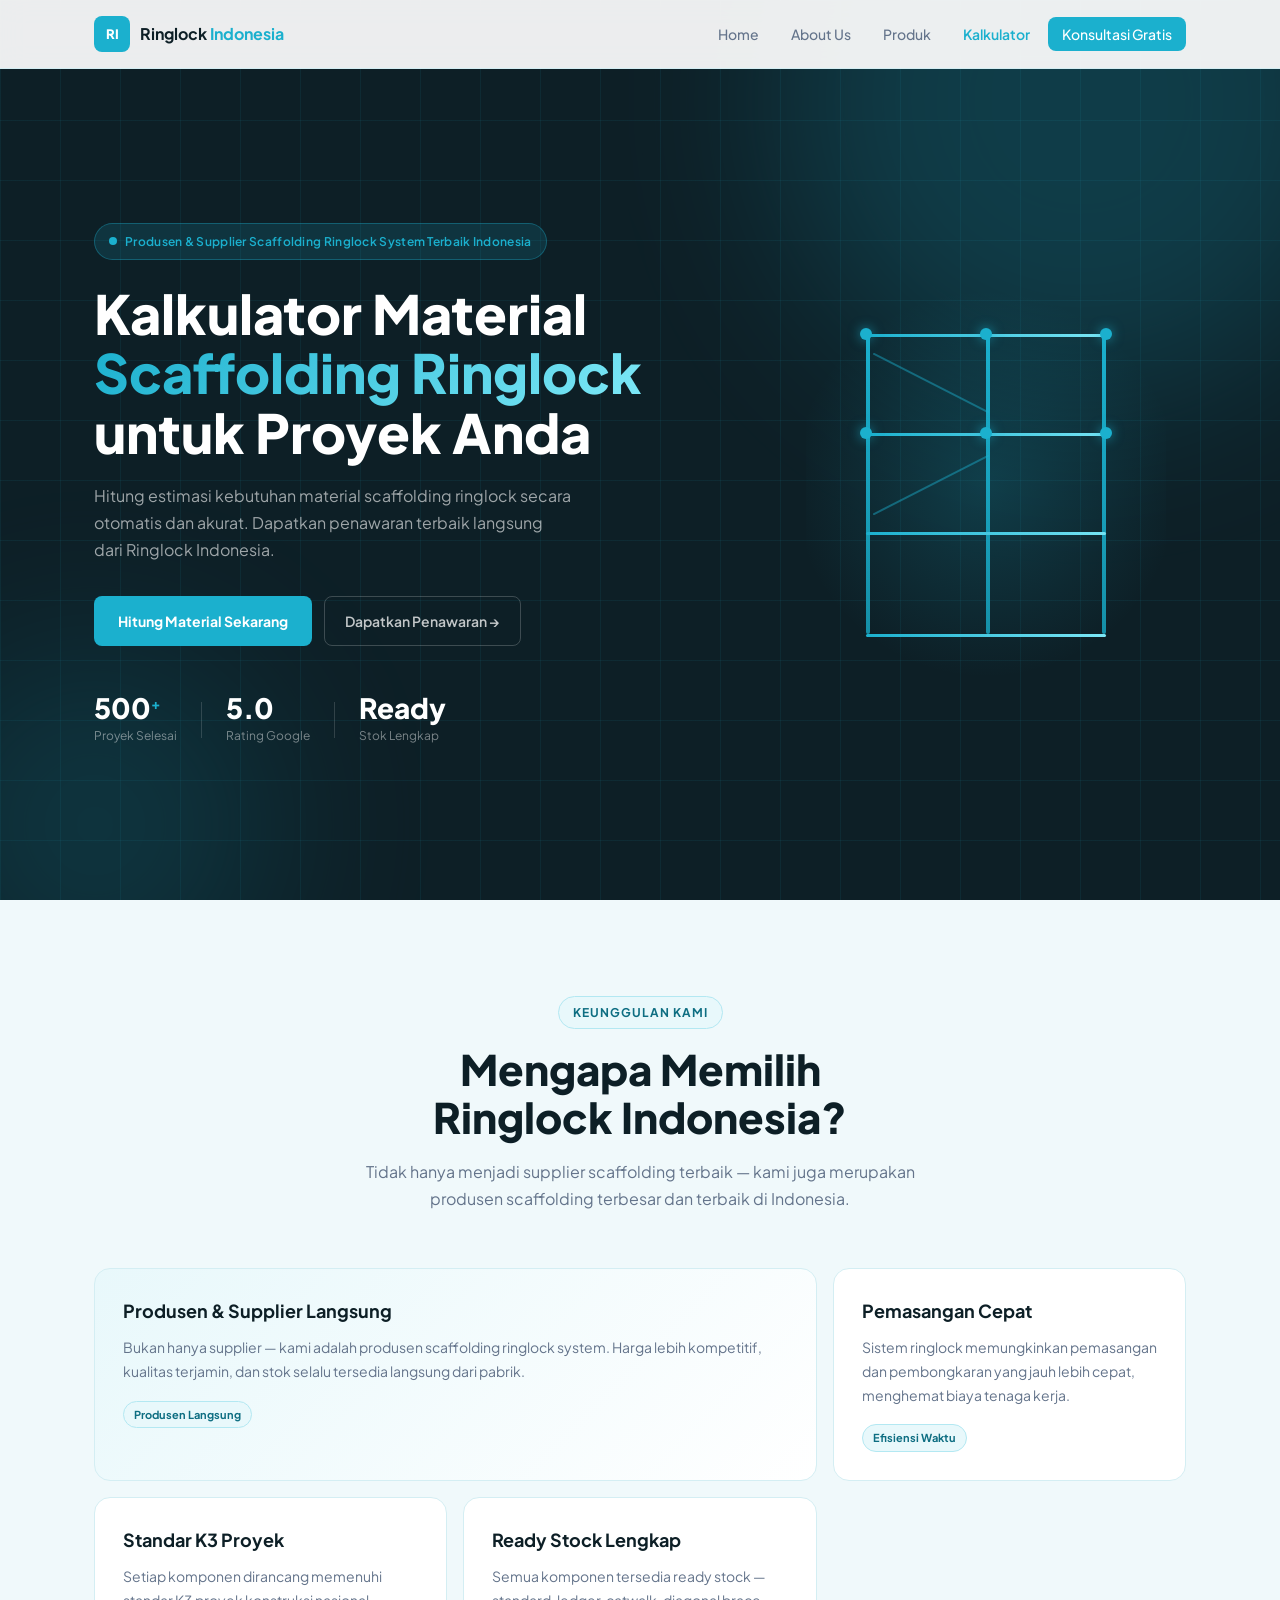
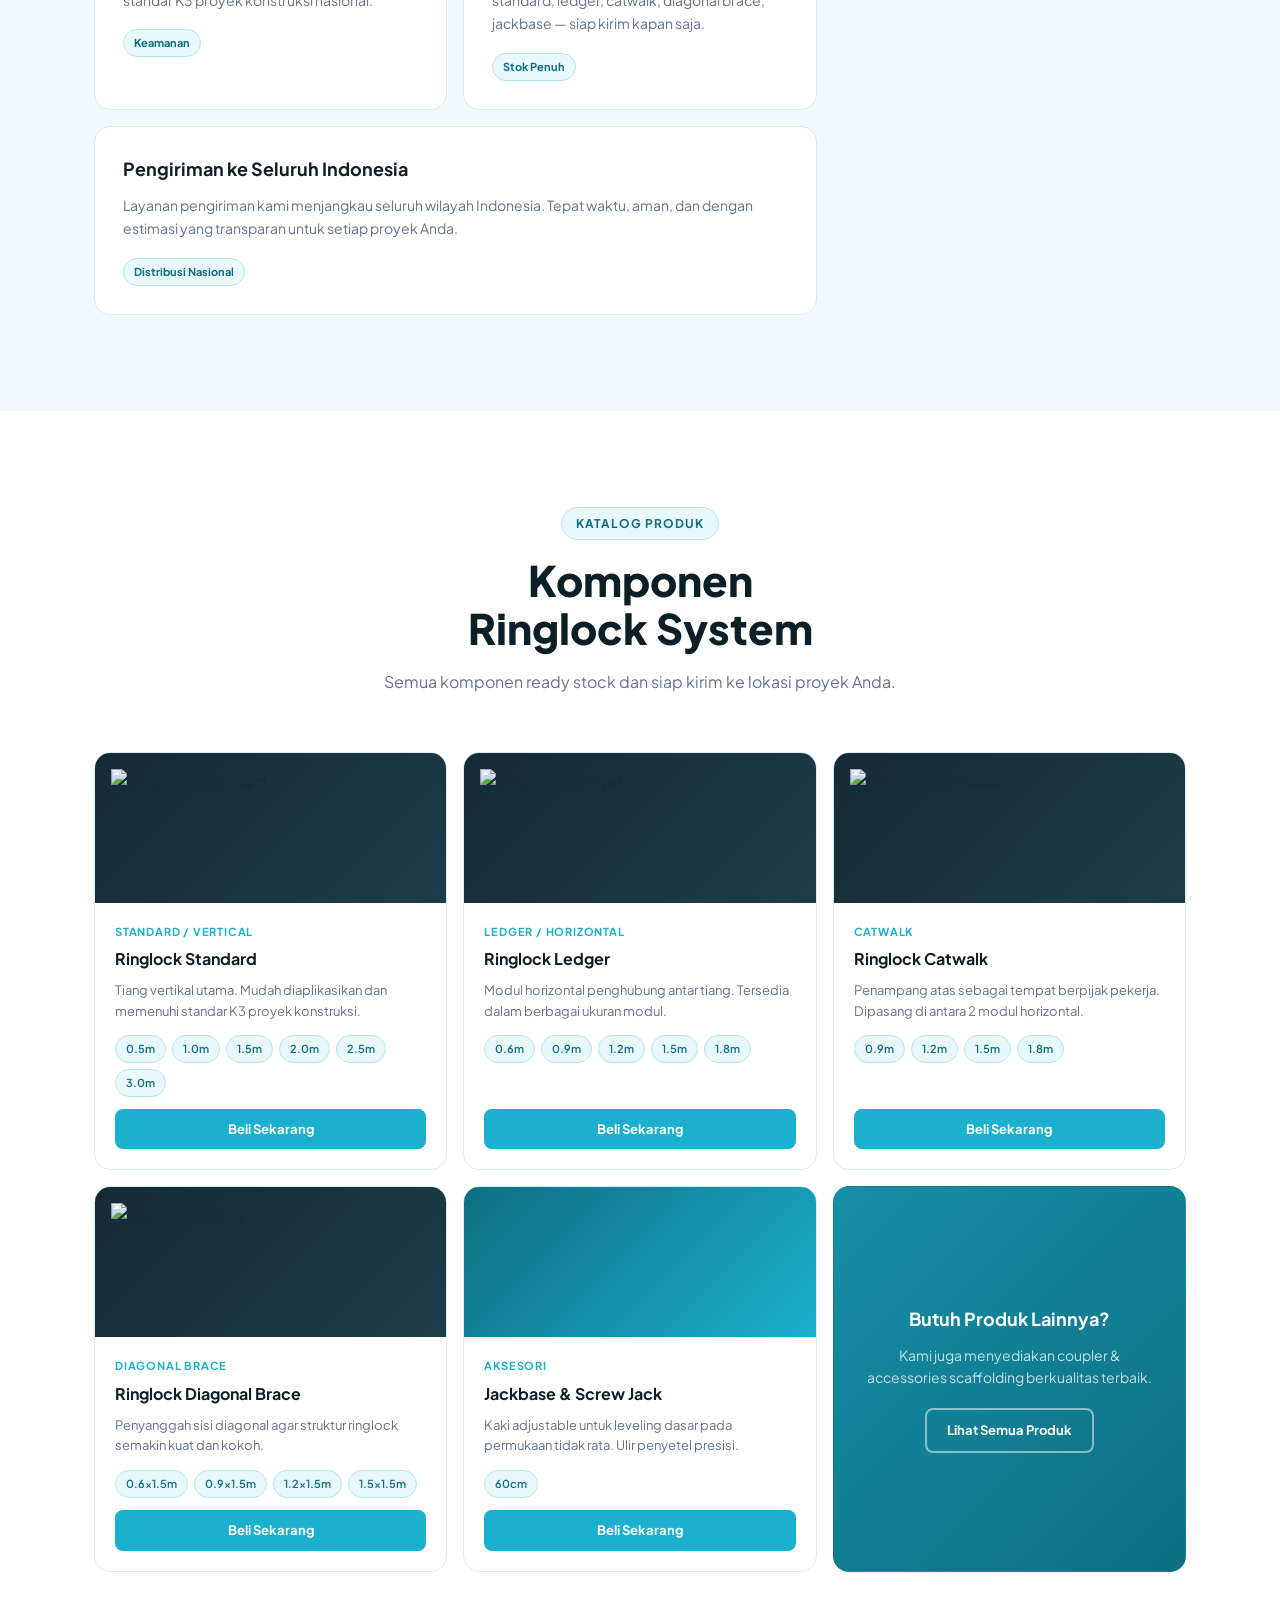
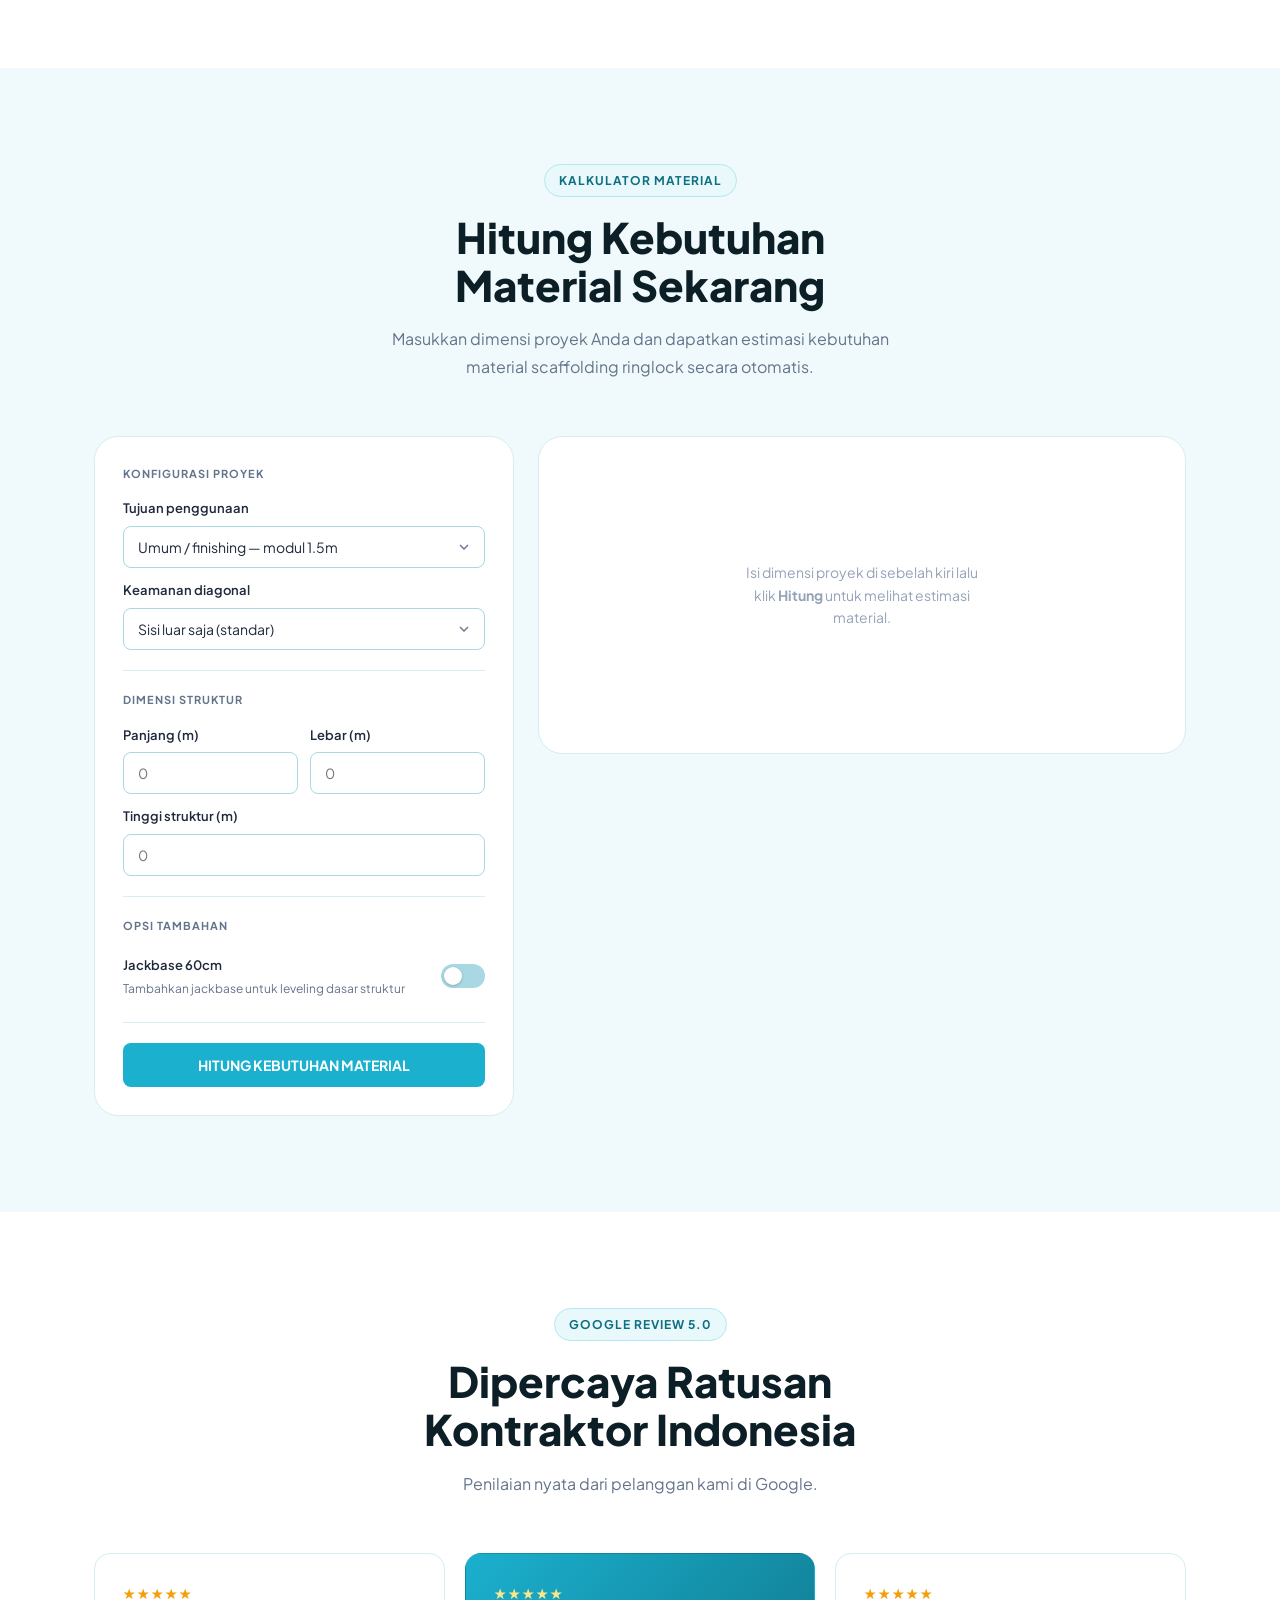
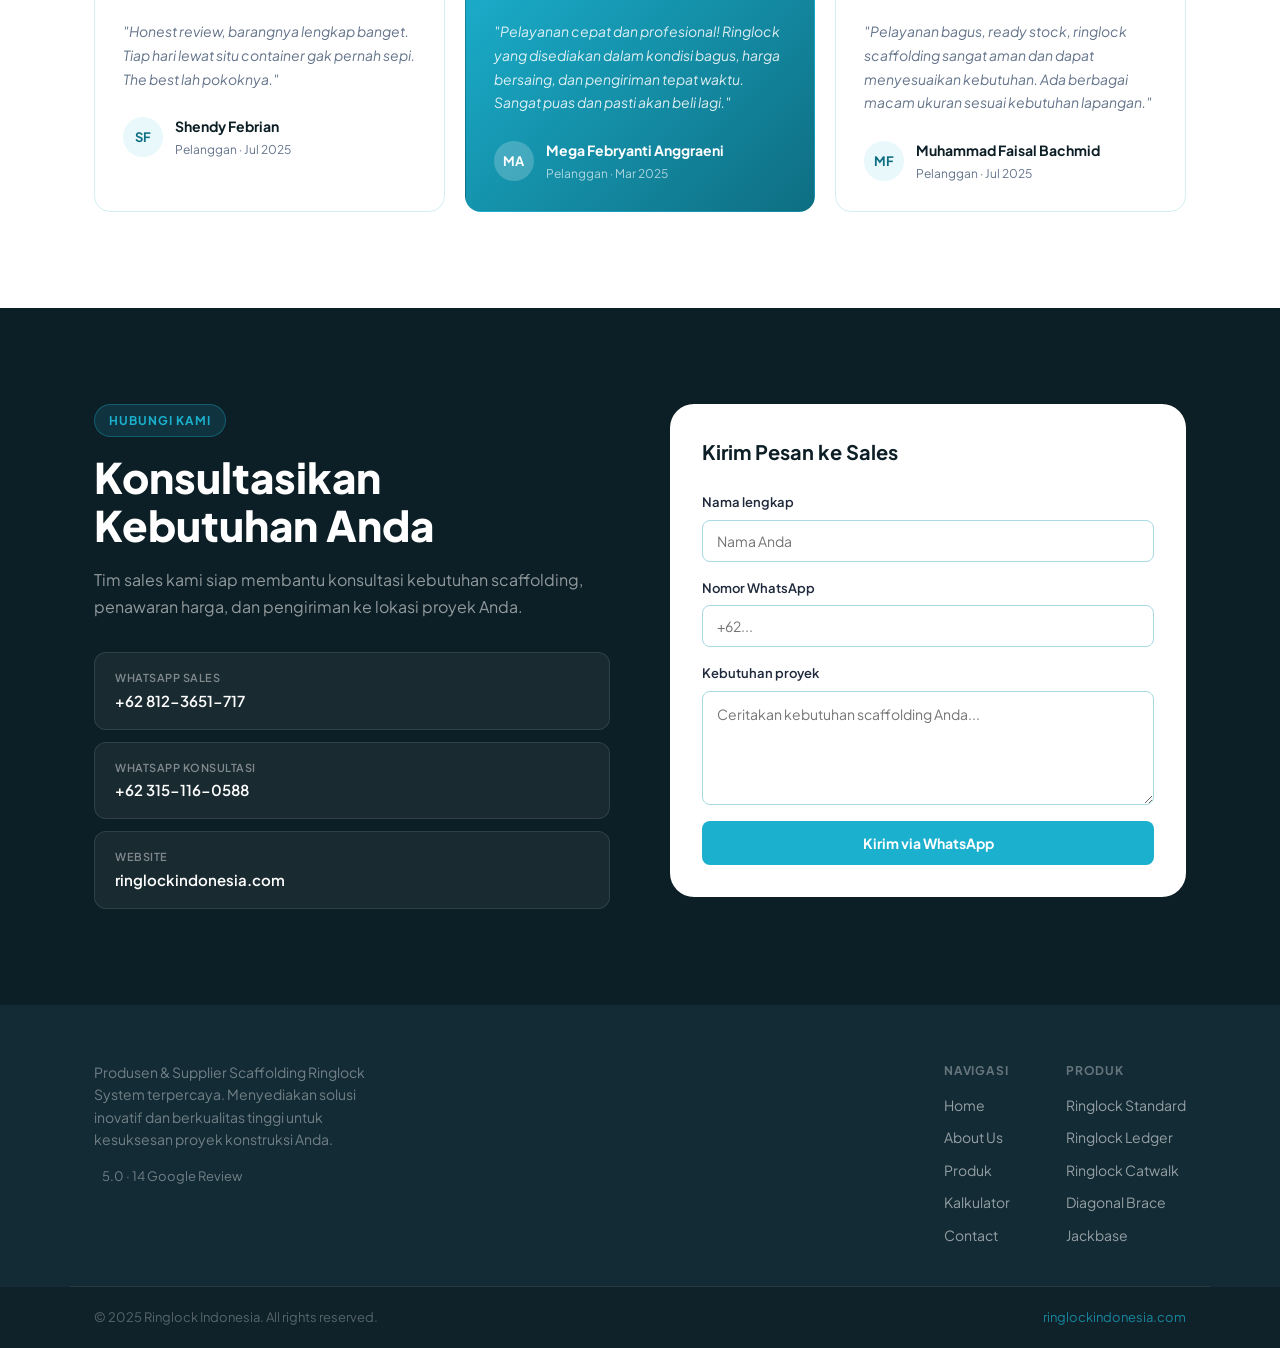
==== landing.html @ b870d168 "Add files via upload" ====
<!DOCTYPE html>
<html lang="id">
<head>
 <meta charset="UTF-8">
 <meta name="viewport" content="width=device-width, initial-scale=1.0">
 <title>Kalkulator Material — Ringlock Indonesia</title>
 <link href="https://fonts.googleapis.com/css2?family=Plus+Jakarta+Sans:wght@300;400;500;600;700;800&display=swap" rel="stylesheet">
 <link rel="stylesheet" href="landing.css">
</head>
<body>

 <!-- NAV -->
 <nav class="nav" id="navbar">
 <div class="nav-inner">
 <a href="https://ringlockindonesia.com" class="nav-logo">
 <img src="https://ringlockindonesia.com/wp-content/uploads/2024/06/cropped-logo-RINGLOCK-INDONESIA-kecil.png"
 alt="Ringlock Indonesia" class="logo-img"
 onerror="this.style.display='none'; this.nextElementSibling.style.display='flex';">
 <span class="logo-fallback">
 <span class="logo-mark">RI</span>
 <span class="logo-text">Ringlock <span>Indonesia</span></span>
 </span>
 </a>
 <ul class="nav-links">
 <li><a href="https://ringlockindonesia.com/">Home</a></li>
 <li><a href="https://ringlockindonesia.com/about-us/">About Us</a></li>
 <li><a href="https://ringlockindonesia.com/jual-ringlock/">Produk</a></li>
 <li><a href="#kalkulator" class="nav-active">Kalkulator</a></li>
 <li><a href="https://ringlockindonesia.com/contact-me/" class="nav-cta">Konsultasi Gratis</a></li>
 </ul>
 <button class="nav-burger" id="burger" aria-label="Menu">
 <span></span><span></span><span></span>
 </button>
 </div>
 <div class="nav-mobile" id="mobileMenu">
 <a href="https://ringlockindonesia.com/">Home</a>
 <a href="https://ringlockindonesia.com/about-us/">About Us</a>
 <a href="https://ringlockindonesia.com/jual-ringlock/">Produk</a>
 <a href="#kalkulator" onclick="closeMenu()">Kalkulator</a>
 <a href="https://ringlockindonesia.com/contact-me/">Konsultasi Gratis</a>
 </div>
 </nav>

 <!-- HERO -->
 <section class="hero" id="hero">
 <div class="hero-bg">
 <div class="hero-grid"></div>
 <div class="hero-blob b1"></div>
 <div class="hero-blob b2"></div>
 </div>
 <div class="hero-inner container">
 <div class="hero-content">
 <div class="hero-badge">
 <span class="badge-dot"></span>
 Produsen & Supplier Scaffolding Ringlock System Terbaik Indonesia
 </div>
 <h1 class="hero-title">
 Kalkulator Material<br>
 <span class="title-accent">Scaffolding Ringlock</span><br>
 untuk Proyek Anda
 </h1>
 <p class="hero-desc">
 Hitung estimasi kebutuhan material scaffolding ringlock secara otomatis dan akurat.
 Dapatkan penawaran terbaik langsung dari Ringlock Indonesia.
 </p>
 <div class="hero-actions">
 <a href="#kalkulator" class="btn-primary">Hitung Material Sekarang</a>
 <a href="https://api.whatsapp.com/send/?phone=628123651717&text=Hallo%2C+Saya+ingin+meminta+penawaran+terbaik+untuk+Kebutuhan+Scaffolding+Ringlock+Saya."
 class="btn-ghost" target="_blank">Dapatkan Penawaran →</a>
 </div>
 <div class="hero-stats">
 <div class="stat">
 <span class="stat-num">500<sup>+</sup></span>
 <span class="stat-lbl">Proyek Selesai</span>
 </div>
 <div class="stat-divider"></div>
 <div class="stat">
 <span class="stat-num">5.0</span>
 <span class="stat-lbl">Rating Google</span>
 </div>
 <div class="stat-divider"></div>
 <div class="stat">
 <span class="stat-num">Ready</span>
 <span class="stat-lbl">Stok Lengkap</span>
 </div>
 </div>
 </div>
 <div class="hero-visual">
 <div class="scaffold-illustration">
 <div class="scaf-frame">
 <div class="scaf-col c1"></div>
 <div class="scaf-col c2"></div>
 <div class="scaf-col c3"></div>
 <div class="scaf-row r1"></div>
 <div class="scaf-row r2"></div>
 <div class="scaf-row r3"></div>
 <div class="scaf-row r4"></div>
 <div class="scaf-diag d1"></div>
 <div class="scaf-diag d2"></div>
 <div class="scaf-node n1"></div>
 <div class="scaf-node n2"></div>
 <div class="scaf-node n3"></div>
 <div class="scaf-node n4"></div>
 <div class="scaf-node n5"></div>
 <div class="scaf-node n6"></div>
 </div>
 <div class="scaf-glow"></div>
 </div>
 </div>
 </div>
 </section>

 <!-- FITUR -->
 <section class="section" id="fitur">
 <div class="container">
 <div class="section-header">
 <div class="section-tag">Keunggulan Kami</div>
 <h2 class="section-title">Mengapa Memilih<br>Ringlock Indonesia?</h2>
 <p class="section-desc">Tidak hanya menjadi supplier scaffolding terbaik — kami juga merupakan produsen scaffolding terbesar dan terbaik di Indonesia.</p>
 </div>
 <div class="fitur-grid">
 <div class="fitur-card fc-large">
  <h3>Produsen & Supplier Langsung</h3>
 <p>Bukan hanya supplier — kami adalah produsen scaffolding ringlock system. Harga lebih kompetitif, kualitas terjamin, dan stok selalu tersedia langsung dari pabrik.</p>
 <div class="fitur-tag">Produsen Langsung</div>
 </div>
 <div class="fitur-card">
  <h3>Pemasangan Cepat</h3>
 <p>Sistem ringlock memungkinkan pemasangan dan pembongkaran yang jauh lebih cepat, menghemat biaya tenaga kerja.</p>
 <div class="fitur-tag">Efisiensi Waktu</div>
 </div>
 <div class="fitur-card">
  <h3>Standar K3 Proyek</h3>
 <p>Setiap komponen dirancang memenuhi standar K3 proyek konstruksi nasional.</p>
 <div class="fitur-tag">Keamanan</div>
 </div>
 <div class="fitur-card">
  <h3>Ready Stock Lengkap</h3>
 <p>Semua komponen tersedia ready stock — standard, ledger, catwalk, diagonal brace, jackbase — siap kirim kapan saja.</p>
 <div class="fitur-tag">Stok Penuh</div>
 </div>
 <div class="fitur-card fc-wide">
  <h3>Pengiriman ke Seluruh Indonesia</h3>
 <p>Layanan pengiriman kami menjangkau seluruh wilayah Indonesia. Tepat waktu, aman, dan dengan estimasi yang transparan untuk setiap proyek Anda.</p>
 <div class="fitur-tag">Distribusi Nasional</div>
 </div>
 </div>
 </div>
 </section>

 <!-- PRODUK -->
 <section class="section section-alt" id="produk">
 <div class="container">
 <div class="section-header">
 <div class="section-tag">Katalog Produk</div>
 <h2 class="section-title">Komponen<br>Ringlock System</h2>
 <p class="section-desc">Semua komponen ready stock dan siap kirim ke lokasi proyek Anda.</p>
 </div>
 <div class="produk-grid">
 <div class="produk-card" data-animate>
 <div class="produk-img">
 <img src="https://ringlockindonesia.com/wp-content/uploads/2024/07/Scaffolding-Scaffolding-Ringlock-System-Ringlock-System-Ringlock-Standard-2.5m-Scaffolding-Tangga-Mas-www.ringlockindonesia.com-www.tanggamasjayamakmur.com-C2.png"
 alt="Ringlock Standard" >
 </div>
 <div class="produk-body">
 <div class="produk-cat">Standard / Vertical</div>
 <h3>Ringlock Standard</h3>
 <p>Tiang vertikal utama. Mudah diaplikasikan dan memenuhi standar K3 proyek konstruksi.</p>
 <div class="produk-sizes">
 <span>0.5m</span><span>1.0m</span><span>1.5m</span><span>2.0m</span><span>2.5m</span><span>3.0m</span>
 </div>
 </div>
 <a href="https://api.whatsapp.com/send?phone=628113155155" class="produk-btn" target="_blank">Beli Sekarang</a>
 </div>

 <div class="produk-card" data-animate>
 <div class="produk-img">
 <img src="https://ringlockindonesia.com/wp-content/uploads/2024/07/Scaffolding-Scaffolding-Ringlock-System-Ringlock-System-Ladger-1.2-m-Scaffolding-Tangga-Mas-www.ringlockindonesia.com-www.tanggamasjayamakmur.com-C2.png"
 alt="Ringlock Ledger" >
 </div>
 <div class="produk-body">
 <div class="produk-cat">Ledger / Horizontal</div>
 <h3>Ringlock Ledger</h3>
 <p>Modul horizontal penghubung antar tiang. Tersedia dalam berbagai ukuran modul.</p>
 <div class="produk-sizes">
 <span>0.6m</span><span>0.9m</span><span>1.2m</span><span>1.5m</span><span>1.8m</span>
 </div>
 </div>
 <a href="https://api.whatsapp.com/send?phone=628113155155" class="produk-btn" target="_blank">Beli Sekarang</a>
 </div>

 <div class="produk-card" data-animate>
 <div class="produk-img">
 <img src="https://ringlockindonesia.com/wp-content/uploads/2024/07/Scaffolding-Scaffolding-Ringlock-System-Ringlock-System-Catwalk-1.2-m-Scaffolding-Tangga-Mas.png"
 alt="Ringlock Catwalk" >
 </div>
 <div class="produk-body">
 <div class="produk-cat">Catwalk</div>
 <h3>Ringlock Catwalk</h3>
 <p>Penampang atas sebagai tempat berpijak pekerja. Dipasang di antara 2 modul horizontal.</p>
 <div class="produk-sizes">
 <span>0.9m</span><span>1.2m</span><span>1.5m</span><span>1.8m</span>
 </div>
 </div>
 <a href="https://api.whatsapp.com/send?phone=628113155155" class="produk-btn" target="_blank">Beli Sekarang</a>
 </div>

 <div class="produk-card" data-animate>
 <div class="produk-img">
 <img src="https://ringlockindonesia.com/wp-content/uploads/2024/07/Scaffolding-Scaffolding-Ringlock-System-Ringlock-System-Ringlock-diagonal-Brace-1.2-x1.5-m-Scaffolding-Tangga-Mas-www.ringlockindonesia.com-www.tanggamasjayamakmur.com-C1.png"
 alt="Diagonal Brace" >
 </div>
 <div class="produk-body">
 <div class="produk-cat">Diagonal Brace</div>
 <h3>Ringlock Diagonal Brace</h3>
 <p>Penyanggah sisi diagonal agar struktur ringlock semakin kuat dan kokoh.</p>
 <div class="produk-sizes">
 <span>0.6×1.5m</span><span>0.9×1.5m</span><span>1.2×1.5m</span><span>1.5×1.5m</span>
 </div>
 </div>
 <a href="https://api.whatsapp.com/send?phone=628113155155" class="produk-btn" target="_blank">Beli Sekarang</a>
 </div>

 <div class="produk-card" data-animate>
 <div class="produk-img produk-img-plain">
  </div>
 <div class="produk-body">
 <div class="produk-cat">Aksesori</div>
 <h3>Jackbase & Screw Jack</h3>
 <p>Kaki adjustable untuk leveling dasar pada permukaan tidak rata. Ulir penyetel presisi.</p>
 <div class="produk-sizes">
 <span>60cm</span>
 </div>
 </div>
 <a href="https://api.whatsapp.com/send?phone=628113155155" class="produk-btn" target="_blank">Beli Sekarang</a>
 </div>

 <div class="produk-card produk-card-cta" data-animate>
 <div class="produk-cta-inner">
  <h3>Butuh Produk Lainnya?</h3>
 <p>Kami juga menyediakan coupler & accessories scaffolding berkualitas terbaik.</p>
 <a href="https://ringlockindonesia.com/jual-ringlock/" class="btn-outline" target="_blank">Lihat Semua Produk</a>
 </div>
 </div>
 </div>
 </div>
 </section>

 <!-- KALKULATOR -->
 <section class="section" id="kalkulator">
 <div class="container">
 <div class="section-header">
 <div class="section-tag">Kalkulator Material</div>
 <h2 class="section-title">Hitung Kebutuhan<br>Material Sekarang</h2>
 <p class="section-desc">Masukkan dimensi proyek Anda dan dapatkan estimasi kebutuhan material scaffolding ringlock secara otomatis.</p>
 </div>
 <div class="calc-wrapper">
 <div class="calc-form-panel">
 <span class="section-label">Konfigurasi proyek</span>
 <div class="form-grid">
 <div class="field form-full">
 <label>Tujuan penggunaan</label>
 <select id="proyek">
 <option value="90">Akses sempit / khusus — modul 0.9m</option>
 <option value="120">Konstruksi berat — modul 1.2m</option>
 <option value="150" selected>Umum / finishing — modul 1.5m</option>
 <option value="180">Event / panggung — modul 1.8m</option>
 </select>
 </div>
 <div class="field form-full">
 <label>Keamanan diagonal</label>
 <select id="diag">
 <option value="luar">Sisi luar saja (standar)</option>
 <option value="setiap">Setiap kotak (maksimal)</option>
 </select>
 </div>
 </div>
 <hr class="divider">
 <span class="section-label">Dimensi struktur</span>
 <div class="form-grid">
 <div class="field">
 <label>Panjang (m)</label>
 <input type="number" id="p" placeholder="0" min="0" step="0.1">
 </div>
 <div class="field">
 <label>Lebar (m)</label>
 <input type="number" id="l" placeholder="0" min="0" step="0.1">
 </div>
 <div class="field form-full">
 <label>Tinggi struktur (m)</label>
 <input type="number" id="t" placeholder="0" min="0" step="0.1">
 </div>
 </div>
 <hr class="divider">
 <span class="section-label">Opsi tambahan</span>
 <div class="toggle-row">
 <div class="toggle-info">
 <span class="toggle-label">Jackbase 60cm</span>
 <span class="toggle-desc">Tambahkan jackbase untuk leveling dasar struktur</span>
 </div>
 <label class="toggle-switch">
 <input type="checkbox" id="pakai_jackbase">
 <span class="toggle-thumb"></span>
 </label>
 </div>
 <hr class="divider">
 <button class="btn-primary btn-full" onclick="hitung()">HITUNG KEBUTUHAN MATERIAL</button>
 </div>

 <div class="calc-result-panel" id="result-panel">
 <div class="result-empty" id="result-empty">
  <p>Isi dimensi proyek di sebelah kiri lalu klik <b>Hitung</b> untuk melihat estimasi material.</p>
 </div>
 <div class="result-content" id="result-content" style="display:none">
 <span class="section-label">Ringkasan proyek</span>
 <div class="metric-grid">
 <div class="metric-card"><span class="metric-val" id="res_tiang">–</span><span class="metric-lbl">Titik tiang</span></div>
 <div class="metric-card"><span class="metric-val" id="res_bay">–</span><span class="metric-lbl">Bay P × L</span></div>
 <div class="metric-card"><span class="metric-val" id="res_tinggi">–</span><span class="metric-lbl">Tinggi (m)</span></div>
 <div class="metric-card"><span class="metric-val" id="res_level">–</span><span class="metric-lbl">Level</span></div>
 </div>
 <hr class="divider">
 <span class="section-label">Kebutuhan material</span>
 <div class="mat-grid" id="mat_grid"></div>
 <hr class="divider">
 <span class="section-label">Analisis teknis</span>
 <div class="analysis-grid" id="analysis_grid"></div>
 <a href="#" id="wa_link" class="btn-wa">
 KIRIM KE SALES VIA WHATSAPP
 </a>
 </div>
 </div>
 </div>
 </div>
 </section>

 <!-- TESTIMONI -->
 <section class="section section-alt" id="testimoni">
 <div class="container">
 <div class="section-header">
 <div class="section-tag">Google Review 5.0</div>
 <h2 class="section-title">Dipercaya Ratusan<br>Kontraktor Indonesia</h2>
 <p class="section-desc">Penilaian nyata dari pelanggan kami di Google.</p>
 </div>
 <div class="testi-grid">
 <div class="testi-card">
 <div class="testi-stars">★★★★★</div>
 <p class="testi-text">"Honest review, barangnya lengkap banget. Tiap hari lewat situ container gak pernah sepi. The best lah pokoknya."</p>
 <div class="testi-author">
 <div class="testi-avatar">SF</div>
 <div>
 <div class="testi-name">Shendy Febrian</div>
 <div class="testi-role">Pelanggan · Jul 2025</div>
 </div>
 </div>
 </div>
 <div class="testi-card testi-featured">
 <div class="testi-stars">★★★★★</div>
 <p class="testi-text">"Pelayanan cepat dan profesional! Ringlock yang disediakan dalam kondisi bagus, harga bersaing, dan pengiriman tepat waktu. Sangat puas dan pasti akan beli lagi."</p>
 <div class="testi-author">
 <div class="testi-avatar">MA</div>
 <div>
 <div class="testi-name">Mega Febryanti Anggraeni</div>
 <div class="testi-role">Pelanggan · Mar 2025</div>
 </div>
 </div>
 </div>
 <div class="testi-card">
 <div class="testi-stars">★★★★★</div>
 <p class="testi-text">"Pelayanan bagus, ready stock, ringlock scaffolding sangat aman dan dapat menyesuaikan kebutuhan. Ada berbagai macam ukuran sesuai kebutuhan lapangan."</p>
 <div class="testi-author">
 <div class="testi-avatar">MF</div>
 <div>
 <div class="testi-name">Muhammad Faisal Bachmid</div>
 <div class="testi-role">Pelanggan · Jul 2025</div>
 </div>
 </div>
 </div>
 </div>
 </div>
 </section>

 <!-- KONTAK -->
 <section class="section section-dark" id="kontak">
 <div class="container">
 <div class="kontak-inner">
 <div class="kontak-left">
 <div class="section-tag tag-light">Hubungi Kami</div>
 <h2 class="section-title title-light">Konsultasikan<br>Kebutuhan Anda</h2>
 <p class="section-desc desc-light">Tim sales kami siap membantu konsultasi kebutuhan scaffolding, penawaran harga, dan pengiriman ke lokasi proyek Anda.</p>
 <div class="kontak-channels">
 <a href="https://api.whatsapp.com/send/?phone=628123651717&text=Hallo%2C+Setelah+mengunjungi+website+ringlockindonesia.com+saya+ingin+meminta+penawaran+terbaik."
 class="channel-item" target="_blank">
  <div>
 <div class="channel-label">WhatsApp Sales</div>
 <div class="channel-val">+62 812-3651-717</div>
 </div>
 </a>
 <a href="https://api.whatsapp.com/send/?phone=623151160588&text=Hallo%2C+Setelah+mengunjungi+website+ringlockindonesia.com+saya+ingin+konsultasi+scaffolding."
 class="channel-item" target="_blank">
  <div>
 <div class="channel-label">WhatsApp Konsultasi</div>
 <div class="channel-val">+62 315-116-0588</div>
 </div>
 </a>
 <a href="https://ringlockindonesia.com/contact-me/" class="channel-item" target="_blank">
  <div>
 <div class="channel-label">Website</div>
 <div class="channel-val">ringlockindonesia.com</div>
 </div>
 </a>
 </div>
 </div>
 <div class="kontak-right">
 <div class="kontak-card">
 <h3>Kirim Pesan ke Sales</h3>
 <div class="kontak-form">
 <div class="field">
 <label>Nama lengkap</label>
 <input type="text" id="nama_kontak" placeholder="Nama Anda">
 </div>
 <div class="field">
 <label>Nomor WhatsApp</label>
 <input type="text" id="nomor_kontak" placeholder="+62...">
 </div>
 <div class="field">
 <label>Kebutuhan proyek</label>
 <textarea id="pesan_kontak" placeholder="Ceritakan kebutuhan scaffolding Anda..." rows="4"></textarea>
 </div>
 <button class="btn-primary btn-full" onclick="kirimPesan()">Kirim via WhatsApp</button>
 </div>
 </div>
 </div>
 </div>
 </div>
 </section>

 <!-- FOOTER -->
 <footer class="footer">
 <div class="container footer-inner">
 <div class="footer-brand">
 <a href="https://ringlockindonesia.com">
 <img src="https://ringlockindonesia.com/wp-content/uploads/2024/06/cropped-logo-RINGLOCK-INDONESIA-kecil.png"
 alt="Ringlock Indonesia" class="footer-logo-img"
 onerror="this.style.display='none';">
 </a>
 <p>Produsen & Supplier Scaffolding Ringlock System terpercaya. Menyediakan solusi inovatif dan berkualitas tinggi untuk kesuksesan proyek konstruksi Anda.</p>
 <div class="footer-rating">
 <span class="rating-stars"></span>
 <span class="rating-text">5.0 · 14 Google Review</span>
 </div>
 </div>
 <div class="footer-links">
 <div class="footer-col">
 <div class="footer-col-title">Navigasi</div>
 <a href="https://ringlockindonesia.com/">Home</a>
 <a href="https://ringlockindonesia.com/about-us/">About Us</a>
 <a href="https://ringlockindonesia.com/jual-ringlock/">Produk</a>
 <a href="#kalkulator">Kalkulator</a>
 <a href="https://ringlockindonesia.com/contact-me/">Contact</a>
 </div>
 <div class="footer-col">
 <div class="footer-col-title">Produk</div>
 <a href="https://ringlockindonesia.com/jual-ringlock/">Ringlock Standard</a>
 <a href="https://ringlockindonesia.com/jual-ringlock/">Ringlock Ledger</a>
 <a href="https://ringlockindonesia.com/jual-ringlock/">Ringlock Catwalk</a>
 <a href="https://ringlockindonesia.com/jual-ringlock/">Diagonal Brace</a>
 <a href="https://ringlockindonesia.com/jual-ringlock/">Jackbase</a>
 </div>
 </div>
 </div>
 <div class="footer-bottom">
 <div class="container footer-bottom-inner">
 <span>© 2025 Ringlock Indonesia. All rights reserved.</span>
 <a href="https://ringlockindonesia.com" class="footer-bottom-link">ringlockindonesia.com</a>
 </div>
 </div>
 </footer>

 <script src="landing.js"></script>
 <script src="script.js"></script>
</body>
</html>
---- landing.css ----
/* ═══════════════════════════════════════════
   RINGLOCK INDONESIA — LANDING PAGE STYLES
   Brand color: #1bb0ce (cyan/tosca)
   Sumber: ringlockindonesia.com
═══════════════════════════════════════════ */

:root {
  /* Brand — diambil dari ringlockindonesia.com */
  --cyan:       #1bb0ce;
  --cyan-dark:  #158fa7;
  --cyan-deeper:#0e6e82;
  --cyan-light: #e8f8fb;
  --cyan-mid:   #b3e8f2;

  /* Dark */
  --dark:   #0d1f26;
  --dark-2: #132b35;
  --dark-3: #1e3d4a;

  /* Neutral */
  --text:          #1e293b;
  --muted:         #64748b;
  --hint:          #94a3b8;
  --bg:            #f0f9fb;
  --surface:       #ffffff;
  --border:        #d4eef3;
  --border-strong: #a8d8e3;

  /* Green WA */
  --green:      #16a34a;
  --green-dark: #15803d;

  /* Font */
  --font: 'Plus Jakarta Sans', sans-serif;

  /* Radius */
  --r-sm: 8px;
  --r-md: 12px;
  --r-lg: 16px;
  --r-xl: 24px;
}

*, *::before, *::after { box-sizing: border-box; margin: 0; padding: 0; }
html { scroll-behavior: smooth; }

body {
  font-family: var(--font);
  background: var(--bg);
  color: var(--text);
  line-height: 1.6;
  overflow-x: hidden;
}

a { text-decoration: none; color: inherit; }

.container {
  max-width: 1140px;
  margin: 0 auto;
  padding: 0 24px;
}

/* ═══ NAV ═══ */
.nav {
  position: fixed;
  top: 0; left: 0; right: 0;
  z-index: 100;
  background: rgba(255,255,255,0.92);
  backdrop-filter: blur(14px);
  border-bottom: 1px solid var(--border);
  transition: box-shadow 0.3s;
}
.nav.scrolled { box-shadow: 0 4px 24px rgba(27,176,206,0.12); }

.nav-inner {
  max-width: 1140px;
  margin: 0 auto;
  padding: 0 24px;
  height: 68px;
  display: flex;
  align-items: center;
  justify-content: space-between;
}

.nav-logo { display: flex; align-items: center; gap: 10px; }
.logo-img { height: 36px; width: auto; object-fit: contain; }
.logo-fallback { display: none; align-items: center; gap: 10px; }
.logo-mark {
  width: 36px; height: 36px;
  background: var(--cyan);
  color: white;
  border-radius: var(--r-sm);
  display: flex; align-items: center; justify-content: center;
  font-size: 13px; font-weight: 800;
}
.logo-text { font-size: 16px; font-weight: 700; color: var(--dark); }
.logo-text span { color: var(--cyan); }

.nav-links { list-style: none; display: flex; align-items: center; gap: 4px; }
.nav-links a {
  font-size: 14px; font-weight: 500; color: var(--muted);
  padding: 8px 14px; border-radius: var(--r-sm);
  transition: color 0.2s, background 0.2s;
}
.nav-links a:hover { color: var(--cyan); background: var(--cyan-light); }
.nav-active { color: var(--cyan) !important; font-weight: 600 !important; }
.nav-cta {
  background: var(--cyan) !important;
  color: white !important;
}
.nav-cta:hover { background: var(--cyan-dark) !important; color: white !important; }

.nav-burger {
  display: none; flex-direction: column; gap: 5px;
  background: none; border: none; cursor: pointer; padding: 8px;
}
.nav-burger span { display: block; width: 22px; height: 2px; background: var(--dark); border-radius: 2px; }

.nav-mobile {
  display: none; flex-direction: column;
  padding: 12px 24px 20px; border-top: 1px solid var(--border); gap: 4px;
}
.nav-mobile a {
  padding: 12px 16px; border-radius: var(--r-sm);
  font-size: 15px; font-weight: 500; color: var(--text);
  transition: background 0.2s;
}
.nav-mobile a:hover { background: var(--cyan-light); color: var(--cyan); }
.nav-mobile.open { display: flex; }

/* ═══ HERO ═══ */
.hero {
  min-height: 100vh;
  padding-top: 68px;
  display: flex; align-items: center;
  position: relative; overflow: hidden;
  background: var(--dark);
}

.hero-bg { position: absolute; inset: 0; overflow: hidden; }

.hero-grid {
  position: absolute; inset: 0;
  background-image:
    linear-gradient(rgba(27,176,206,0.08) 1px, transparent 1px),
    linear-gradient(90deg, rgba(27,176,206,0.08) 1px, transparent 1px);
  background-size: 60px 60px;
}

.hero-blob { position: absolute; border-radius: 50%; filter: blur(90px); opacity: 0.2; }
.b1 { width: 600px; height: 600px; background: var(--cyan); top: -200px; right: -100px; }
.b2 { width: 350px; height: 350px; background: var(--cyan-dark); bottom: -100px; left: -80px; }

.hero-inner {
  position: relative; z-index: 2;
  padding: 80px 24px;
  display: grid;
  grid-template-columns: 1fr 400px;
  gap: 60px; align-items: center;
  width: 100%; max-width: 1140px; margin: 0 auto;
}

.hero-badge {
  display: inline-flex; align-items: center; gap: 8px;
  background: rgba(27,176,206,0.15);
  border: 1px solid rgba(27,176,206,0.35);
  color: var(--cyan);
  font-size: 12px; font-weight: 600;
  padding: 8px 14px; border-radius: 100px;
  margin-bottom: 24px; letter-spacing: 0.3px;
}

.badge-dot {
  width: 8px; height: 8px;
  background: var(--cyan); border-radius: 50%;
  animation: pulse 2s infinite;
}

@keyframes pulse {
  0%,100% { opacity:1; transform:scale(1); }
  50%      { opacity:0.5; transform:scale(1.3); }
}

.hero-title {
  font-size: clamp(34px, 5vw, 54px);
  font-weight: 800; line-height: 1.1;
  color: white; margin-bottom: 20px;
}

.title-accent {
  background: linear-gradient(135deg, var(--cyan), #7de8f7);
  -webkit-background-clip: text;
  -webkit-text-fill-color: transparent;
  background-clip: text;
}

.hero-desc {
  font-size: 16px; color: rgba(255,255,255,0.6);
  line-height: 1.7; margin-bottom: 32px; max-width: 480px;
}

.hero-actions { display: flex; gap: 12px; flex-wrap: wrap; margin-bottom: 48px; }

.hero-stats { display: flex; align-items: center; gap: 24px; }
.stat { text-align: left; }
.stat-num { display: block; font-size: 28px; font-weight: 800; color: white; line-height: 1; }
.stat-num sup { font-size: 14px; color: var(--cyan); }
.stat-lbl { display: block; font-size: 12px; color: rgba(255,255,255,0.45); margin-top: 4px; }
.stat-divider { width: 1px; height: 36px; background: rgba(255,255,255,0.15); }

/* Scaffold illustration */
.hero-visual { display: flex; justify-content: center; align-items: center; }
.scaffold-illustration { position: relative; width: 280px; height: 340px; }
.scaf-frame { position: absolute; inset: 20px; }

.scaf-col { position: absolute; width: 4px; background: linear-gradient(180deg, var(--cyan), var(--cyan-dark)); border-radius: 2px; animation: buildUp 1s ease both; }
.c1 { left:0;   top:0; height:100%; animation-delay:0.1s; }
.c2 { left:50%; top:0; height:100%; transform:translateX(-50%); animation-delay:0.2s; }
.c3 { right:0;  top:0; height:100%; animation-delay:0.3s; }

.scaf-row { position: absolute; height: 3px; left:0; right:0; background: linear-gradient(90deg, var(--cyan), #7de8f7); border-radius: 2px; animation: buildIn 0.8s ease both; }
.r1 { top:0%;   animation-delay:0.4s; }
.r2 { top:33%;  animation-delay:0.5s; }
.r3 { top:66%;  animation-delay:0.6s; }
.r4 { top:100%; animation-delay:0.7s; }

.scaf-diag { position: absolute; height: 2px; width: 130px; background: rgba(27,176,206,0.45); border-radius: 2px; animation: fadeIn 0.8s ease both; }
.d1 { top:16%; left:0; transform:rotate(27deg); animation-delay:0.8s; }
.d2 { top:50%; left:0; transform:rotate(-27deg); animation-delay:0.9s; }

.scaf-node { position: absolute; width: 12px; height: 12px; background: var(--cyan); border-radius: 50%; transform: translate(-50%,-50%); box-shadow: 0 0 12px rgba(27,176,206,0.7); animation: popIn 0.4s ease both; }
.n1 { left:0;    top:0%;  animation-delay:1.0s; }
.n2 { left:50%;  top:0%;  animation-delay:1.05s; }
.n3 { left:100%; top:0%;  animation-delay:1.1s; }
.n4 { left:0;    top:33%; animation-delay:1.15s; }
.n5 { left:50%;  top:33%; animation-delay:1.2s; }
.n6 { left:100%; top:33%; animation-delay:1.25s; }

.scaf-glow { position: absolute; inset:-40px; background: radial-gradient(circle at center, rgba(27,176,206,0.2), transparent 70%); pointer-events:none; }

@keyframes buildUp { from{transform:scaleY(0);transform-origin:bottom} to{transform:scaleY(1)} }
@keyframes buildIn { from{transform:scaleX(0)} to{transform:scaleX(1)} }
@keyframes fadeIn  { from{opacity:0} to{opacity:1} }
@keyframes popIn   { from{transform:translate(-50%,-50%) scale(0);opacity:0} to{transform:translate(-50%,-50%) scale(1);opacity:1} }

/* ═══ BUTTONS ═══ */
.btn-primary {
  display: inline-flex; align-items: center; justify-content: center;
  background: var(--cyan); color: white;
  font-family: var(--font); font-size: 14px; font-weight: 700;
  padding: 13px 24px; border-radius: var(--r-sm);
  border: none; cursor: pointer;
  transition: background 0.2s, transform 0.15s, box-shadow 0.2s;
  text-decoration: none;
}
.btn-primary:hover { background: var(--cyan-dark); transform: translateY(-1px); box-shadow: 0 8px 20px rgba(27,176,206,0.35); }
.btn-primary:active { transform: scale(0.98); }
.btn-primary.btn-full { width: 100%; }
.btn-primary.btn-sm { padding: 10px 18px; font-size: 13px; }

.btn-ghost {
  display: inline-flex; align-items: center;
  font-size: 14px; font-weight: 600;
  color: rgba(255,255,255,0.75);
  padding: 13px 20px; border-radius: var(--r-sm);
  border: 1px solid rgba(255,255,255,0.2);
  transition: color 0.2s, border-color 0.2s, background 0.2s;
  cursor: pointer; text-decoration: none;
}
.btn-ghost:hover { color: white; border-color: rgba(255,255,255,0.5); background: rgba(255,255,255,0.05); }

.btn-outline {
  display: inline-flex; align-items: center; justify-content: center;
  background: transparent; color: white;
  font-family: var(--font); font-size: 13px; font-weight: 700;
  padding: 10px 20px; border-radius: var(--r-sm);
  border: 2px solid rgba(255,255,255,0.5);
  cursor: pointer; transition: all 0.2s; text-decoration: none;
}
.btn-outline:hover { background: white; color: var(--cyan-dark); border-color: white; }

.btn-wa {
  display: flex; align-items: center; justify-content: center; gap: 10px;
  width: 100%; padding: 14px;
  background: var(--green); color: white;
  border: none; border-radius: var(--r-sm);
  font-size: 14px; font-weight: 700; font-family: var(--font);
  cursor: pointer; text-decoration: none;
  transition: background 0.2s; margin-top: 16px;
}
.btn-wa:hover { background: var(--green-dark); }

/* ═══ SECTIONS ═══ */
.section     { padding: 96px 0; }
.section-alt { background: white; }
.section-dark { background: var(--dark); }

.section-header { text-align: center; max-width: 560px; margin: 0 auto 56px; }

.section-tag {
  display: inline-block;
  background: var(--cyan-light); color: var(--cyan-deeper);
  font-size: 12px; font-weight: 700; text-transform: uppercase;
  letter-spacing: 1px; padding: 6px 14px; border-radius: 100px;
  margin-bottom: 16px; border: 1px solid var(--cyan-mid);
}
.tag-light { background: rgba(27,176,206,0.15); color: var(--cyan); border-color: rgba(27,176,206,0.35); }

.section-title { font-size: clamp(28px, 4vw, 42px); font-weight: 800; line-height: 1.15; color: var(--dark); margin-bottom: 16px; }
.title-light  { color: white; }
.section-desc { font-size: 16px; color: var(--muted); line-height: 1.7; }
.desc-light   { color: rgba(255,255,255,0.55); }

/* ═══ FITUR ═══ */
.fitur-grid { display: grid; grid-template-columns: repeat(3,1fr); gap: 16px; }

.fitur-card {
  background: white; border: 1px solid var(--border); border-radius: var(--r-lg);
  padding: 28px; transition: box-shadow 0.3s, transform 0.3s; position: relative; overflow: hidden;
}
.fitur-card::before {
  content:''; position:absolute; top:0; left:0; right:0; height:3px;
  background: linear-gradient(90deg, var(--cyan), #7de8f7);
  opacity:0; transition:opacity 0.3s;
}
.fitur-card:hover { box-shadow: 0 12px 40px rgba(27,176,206,0.12); transform: translateY(-3px); }
.fitur-card:hover::before { opacity:1; }

.fc-large { grid-column: span 2; background: linear-gradient(135deg, var(--cyan-light), white); }
.fc-wide  { grid-column: span 2; }


.fitur-card h3 { font-size: 18px; font-weight: 700; color: var(--dark); margin-bottom: 10px; }
.fitur-card p  { font-size: 14px; color: var(--muted); line-height: 1.7; margin-bottom: 16px; }

.fitur-tag {
  display: inline-block; background: var(--cyan-light); color: var(--cyan-deeper);
  font-size: 11px; font-weight: 700; padding: 4px 10px; border-radius: 100px;
  border: 1px solid var(--cyan-mid);
}

/* ═══ PRODUK ═══ */
.produk-grid { display: grid; grid-template-columns: repeat(3,1fr); gap: 16px; }

.produk-card {
  background: white; border: 1px solid var(--border); border-radius: var(--r-lg);
  overflow: hidden; transition: box-shadow 0.3s, transform 0.3s;
  display: flex; flex-direction: column;
}
.produk-card:hover { box-shadow: 0 16px 40px rgba(27,176,206,0.15); transform: translateY(-4px); }

.produk-img {
  height: 150px; overflow: hidden;
  background: linear-gradient(135deg, var(--dark-2), var(--dark-3));
  display: flex; align-items: center; justify-content: center;
}
.produk-img img { width: 100%; height: 100%; object-fit: contain; padding: 16px; }
.produk-img-plain { background: linear-gradient(135deg, var(--cyan-deeper), var(--cyan)); }


.produk-body { padding: 20px 20px 12px; flex: 1; }
.produk-cat  { font-size: 11px; font-weight: 700; text-transform: uppercase; letter-spacing: 0.8px; color: var(--cyan); margin-bottom: 6px; }
.produk-card h3 { font-size: 16px; font-weight: 700; color: var(--dark); margin-bottom: 8px; }
.produk-card p  { font-size: 13px; color: var(--muted); line-height: 1.6; margin-bottom: 14px; }

.produk-sizes { display: flex; flex-wrap: wrap; gap: 6px; }
.produk-sizes span {
  background: var(--cyan-light); color: var(--cyan-deeper);
  font-size: 11px; font-weight: 600; padding: 4px 10px;
  border-radius: 100px; border: 1px solid var(--cyan-mid);
}

.produk-btn {
  display: block; text-align: center;
  margin: 0 20px 20px; padding: 10px;
  background: var(--cyan); color: white;
  border-radius: var(--r-sm); font-size: 13px; font-weight: 700;
  transition: background 0.2s;
}
.produk-btn:hover { background: var(--cyan-dark); }

.produk-card-cta {
  background: linear-gradient(135deg, var(--cyan-dark), var(--cyan-deeper));
  border-color: transparent;
  align-items: center; justify-content: center;
}
.produk-cta-inner { padding: 28px; text-align: center; color: white; }

.produk-card-cta h3 { font-size: 18px; font-weight: 700; color: white; margin-bottom: 10px; }
.produk-card-cta p  { color: rgba(255,255,255,0.75); font-size: 14px; margin-bottom: 20px; }

/* ═══ KALKULATOR ═══ */
.calc-wrapper {
  display: grid; grid-template-columns: 420px 1fr;
  gap: 24px; align-items: start;
}

.calc-form-panel,
.calc-result-panel {
  background: white; border: 1px solid var(--border);
  border-radius: var(--r-xl); padding: 28px;
}
.calc-result-panel { min-height: 300px; }

.result-empty {
  min-height: 260px;
  display: flex; flex-direction: column;
  align-items: center; justify-content: center;
  text-align: center; color: var(--hint); gap: 14px;
}

.result-empty p { font-size: 14px; line-height: 1.6; max-width: 240px; }

/* Form elements */
.section-label {
  font-size: 11px; font-weight: 700; color: var(--muted);
  text-transform: uppercase; letter-spacing: 1px;
  display: block; margin-bottom: 16px;
}
.form-grid { display: grid; grid-template-columns: 1fr 1fr; gap: 12px; }
.form-full  { grid-column: 1 / -1; }
.field { display: flex; flex-direction: column; gap: 7px; }
.field label { font-size: 13px; font-weight: 600; color: var(--text); }

select, input[type="number"], input[type="text"], textarea {
  width: 100%; padding: 11px 14px;
  border: 1.5px solid var(--border-strong); border-radius: var(--r-sm);
  font-size: 14px; font-family: var(--font);
  background: white; color: var(--text);
  transition: border-color 0.2s, box-shadow 0.2s;
  appearance: none; -webkit-appearance: none;
}
select {
  background-image: url("data:image/svg+xml,%3Csvg xmlns='http://www.w3.org/2000/svg' width='16' height='16' viewBox='0 0 24 24' fill='none' stroke='%2364748b' stroke-width='2'%3E%3Cpolyline points='6 9 12 15 18 9'/%3E%3C/svg%3E");
  background-repeat: no-repeat; background-position: right 12px center; padding-right: 36px;
}
textarea { resize: vertical; line-height: 1.6; }
select:focus, input:focus, textarea:focus {
  outline: none; border-color: var(--cyan); box-shadow: 0 0 0 3px rgba(27,176,206,0.15);
}

.divider { border: none; border-top: 1px solid var(--border); margin: 20px 0; }

.toggle-row { display: flex; align-items: center; justify-content: space-between; gap: 16px; padding: 4px 0; }
.toggle-info  { display: flex; flex-direction: column; gap: 3px; }
.toggle-label { font-size: 13px; font-weight: 600; color: var(--text); }
.toggle-desc  { font-size: 12px; color: var(--muted); }

.toggle-switch {
  position: relative; display: inline-block;
  width: 44px; height: 24px; flex-shrink: 0; cursor: pointer;
}
.toggle-switch input { opacity: 0; width: 0; height: 0; position: absolute; }
.toggle-thumb { position: absolute; inset: 0; background: var(--border-strong); border-radius: 24px; transition: background 0.2s; }
.toggle-thumb::after {
  content:''; position: absolute; left: 3px; top: 3px;
  width: 18px; height: 18px; background: white; border-radius: 50%;
  transition: transform 0.2s; box-shadow: 0 1px 3px rgba(0,0,0,0.2);
}
.toggle-switch input:checked + .toggle-thumb { background: var(--cyan); }
.toggle-switch input:checked + .toggle-thumb::after { transform: translateX(20px); }

/* Hasil kalkulator */
.metric-grid { display: grid; grid-template-columns: repeat(4,1fr); gap: 10px; margin-bottom: 20px; }
.metric-card { background: var(--cyan-light); border-radius: var(--r-sm); padding: 14px 10px; text-align: center; }
.metric-val  { display: block; font-size: 22px; font-weight: 800; color: var(--cyan-deeper); }
.metric-lbl  { display: block; font-size: 11px; color: var(--muted); font-weight: 600; margin-top: 3px; }

.mat-grid { display: grid; grid-template-columns: repeat(3,1fr); gap: 10px; margin-bottom: 20px; }
.mat-card { border: 1px solid var(--border); border-radius: var(--r-sm); padding: 14px 16px; }

.mat-name { font-size: 12px; color: var(--muted); font-weight: 600; }
.mat-qty  { font-size: 20px; font-weight: 800; color: var(--text); margin-top: 4px; }
.mat-badge {
  display: inline-block; background: var(--cyan-light); color: var(--cyan-deeper);
  font-size: 11px; font-weight: 700; padding: 3px 8px;
  border-radius: 20px; margin-top: 5px;
}

.analysis-grid { display: grid; grid-template-columns: repeat(2,1fr); gap: 10px; }
.analysis-card {
  background: #fffbeb; border-left: 3px solid #f59e0b;
  border-radius: 0 var(--r-sm) var(--r-sm) 0; padding: 14px 16px;
}

.analysis-label { font-size: 11px; font-weight: 700; color: #92400e; text-transform: uppercase; letter-spacing: 0.5px; }
.analysis-val   { font-size: 13px; color: #78350f; margin-top: 4px; line-height: 1.5; }

/* ═══ TESTIMONI ═══ */
.testi-grid { display: grid; grid-template-columns: repeat(3,1fr); gap: 20px; }

.testi-card {
  background: white; border: 1px solid var(--border); border-radius: var(--r-lg);
  padding: 28px; transition: box-shadow 0.3s, transform 0.3s;
}
.testi-card:hover { box-shadow: 0 12px 36px rgba(27,176,206,0.12); transform: translateY(-3px); }

.testi-featured {
  background: linear-gradient(135deg, var(--cyan), var(--cyan-deeper));
  border-color: transparent;
}

.testi-stars { color: #f59e0b; font-size: 14px; letter-spacing: 2px; margin-bottom: 16px; }
.testi-featured .testi-stars { color: #fde68a; }

.testi-text { font-size: 14px; color: var(--muted); line-height: 1.7; font-style: italic; margin-bottom: 24px; }
.testi-featured .testi-text { color: rgba(255,255,255,0.85); }

.testi-author { display: flex; align-items: center; gap: 12px; }
.testi-avatar {
  width: 40px; height: 40px;
  background: var(--cyan-light); color: var(--cyan-deeper);
  border-radius: 50%; display: flex; align-items: center; justify-content: center;
  font-weight: 700; font-size: 13px; flex-shrink: 0;
}
.testi-featured .testi-avatar { background: rgba(255,255,255,0.2); color: white; }
.testi-name { font-size: 14px; font-weight: 700; color: var(--dark); }
.testi-featured .testi-name { color: white; }
.testi-role { font-size: 12px; color: var(--muted); margin-top: 2px; }
.testi-featured .testi-role { color: rgba(255,255,255,0.65); }

/* ═══ KONTAK ═══ */
.kontak-inner { display: grid; grid-template-columns: 1fr 1fr; gap: 60px; align-items: start; }

.kontak-channels { display: flex; flex-direction: column; gap: 12px; margin-top: 32px; }
.channel-item {
  display: flex; align-items: center; gap: 16px;
  padding: 16px 20px;
  background: rgba(255,255,255,0.05); border: 1px solid rgba(255,255,255,0.1);
  border-radius: var(--r-md); transition: background 0.2s; cursor: pointer;
  text-decoration: none;
}
.channel-item:hover { background: rgba(255,255,255,0.1); }

.channel-label { font-size: 11px; color: rgba(255,255,255,0.45); text-transform: uppercase; letter-spacing: 0.5px; font-weight: 600; }
.channel-val   { font-size: 15px; color: white; font-weight: 600; margin-top: 2px; }

.kontak-card { background: white; border-radius: var(--r-xl); padding: 32px; }
.kontak-card h3 { font-size: 20px; font-weight: 700; color: var(--dark); margin-bottom: 24px; }
.kontak-form { display: flex; flex-direction: column; gap: 16px; }

/* ═══ FOOTER ═══ */
.footer { background: var(--dark-2); padding: 56px 0 0; }

.footer-inner {
  display: grid; grid-template-columns: 1fr auto; gap: 60px;
  padding-bottom: 40px; border-bottom: 1px solid rgba(255,255,255,0.08);
}

.footer-logo-img { height: 40px; width: auto; object-fit: contain; filter: brightness(0) invert(1); opacity: 0.85; margin-bottom: 16px; display: block; }

.footer-brand p { font-size: 14px; color: rgba(255,255,255,0.4); line-height: 1.6; max-width: 280px; margin-bottom: 16px; }

.footer-rating { display: flex; align-items: center; gap: 8px; }
.rating-stars  { color: #f59e0b; font-size: 14px; letter-spacing: 1px; }
.rating-text   { font-size: 13px; color: rgba(255,255,255,0.4); }

.footer-links { display: flex; gap: 56px; }
.footer-col { display: flex; flex-direction: column; gap: 10px; }
.footer-col-title { font-size: 12px; font-weight: 700; text-transform: uppercase; letter-spacing: 0.8px; color: rgba(255,255,255,0.35); margin-bottom: 4px; }
.footer-col a { font-size: 14px; color: rgba(255,255,255,0.55); transition: color 0.2s; }
.footer-col a:hover { color: var(--cyan); }

.footer-bottom { padding: 20px 0; background: rgba(0,0,0,0.2); }
.footer-bottom-inner { display: flex; justify-content: space-between; align-items: center; }
.footer-bottom span { font-size: 13px; color: rgba(255,255,255,0.3); }
.footer-bottom-link { font-size: 13px; color: var(--cyan); opacity: 0.7; transition: opacity 0.2s; }
.footer-bottom-link:hover { opacity: 1; }

/* ═══ SCROLL ANIMATIONS ═══ */
.will-animate { opacity: 0; transform: translateY(24px); transition: opacity 0.6s ease, transform 0.6s ease; }
.will-animate.visible { opacity: 1; transform: translateY(0); }
.produk-grid .will-animate:nth-child(2) { transition-delay: 0.08s; }
.produk-grid .will-animate:nth-child(3) { transition-delay: 0.16s; }
.produk-grid .will-animate:nth-child(4) { transition-delay: 0.24s; }
.produk-grid .will-animate:nth-child(5) { transition-delay: 0.32s; }
.produk-grid .will-animate:nth-child(6) { transition-delay: 0.40s; }

/* ═══ RESPONSIVE ═══ */
@media (max-width: 1024px) {
  .hero-inner { grid-template-columns: 1fr; }
  .hero-visual { display: none; }
  .calc-wrapper { grid-template-columns: 1fr; }
  .fitur-grid { grid-template-columns: repeat(2,1fr); }
  .fc-large, .fc-wide { grid-column: span 2; }
  .produk-grid { grid-template-columns: repeat(2,1fr); }
  .kontak-inner { grid-template-columns: 1fr; gap: 40px; }
  .footer-inner { grid-template-columns: 1fr; gap: 32px; }
}

@media (max-width: 768px) {
  .section { padding: 64px 0; }
  .nav-links { display: none; }
  .nav-burger { display: flex; }
  .fitur-grid, .fc-large, .fc-wide { grid-column: span 1; }
  .fitur-grid { grid-template-columns: 1fr; }
  .produk-grid  { grid-template-columns: 1fr; }
  .testi-grid   { grid-template-columns: 1fr; }
  .metric-grid  { grid-template-columns: repeat(2,1fr); }
  .mat-grid     { grid-template-columns: repeat(2,1fr); }
  .analysis-grid { grid-template-columns: 1fr; }
  .form-grid    { grid-template-columns: 1fr; }
  .form-full    { grid-column: 1; }
  .footer-links { flex-direction: column; gap: 24px; }
  .footer-bottom-inner { flex-direction: column; gap: 8px; text-align: center; }
}
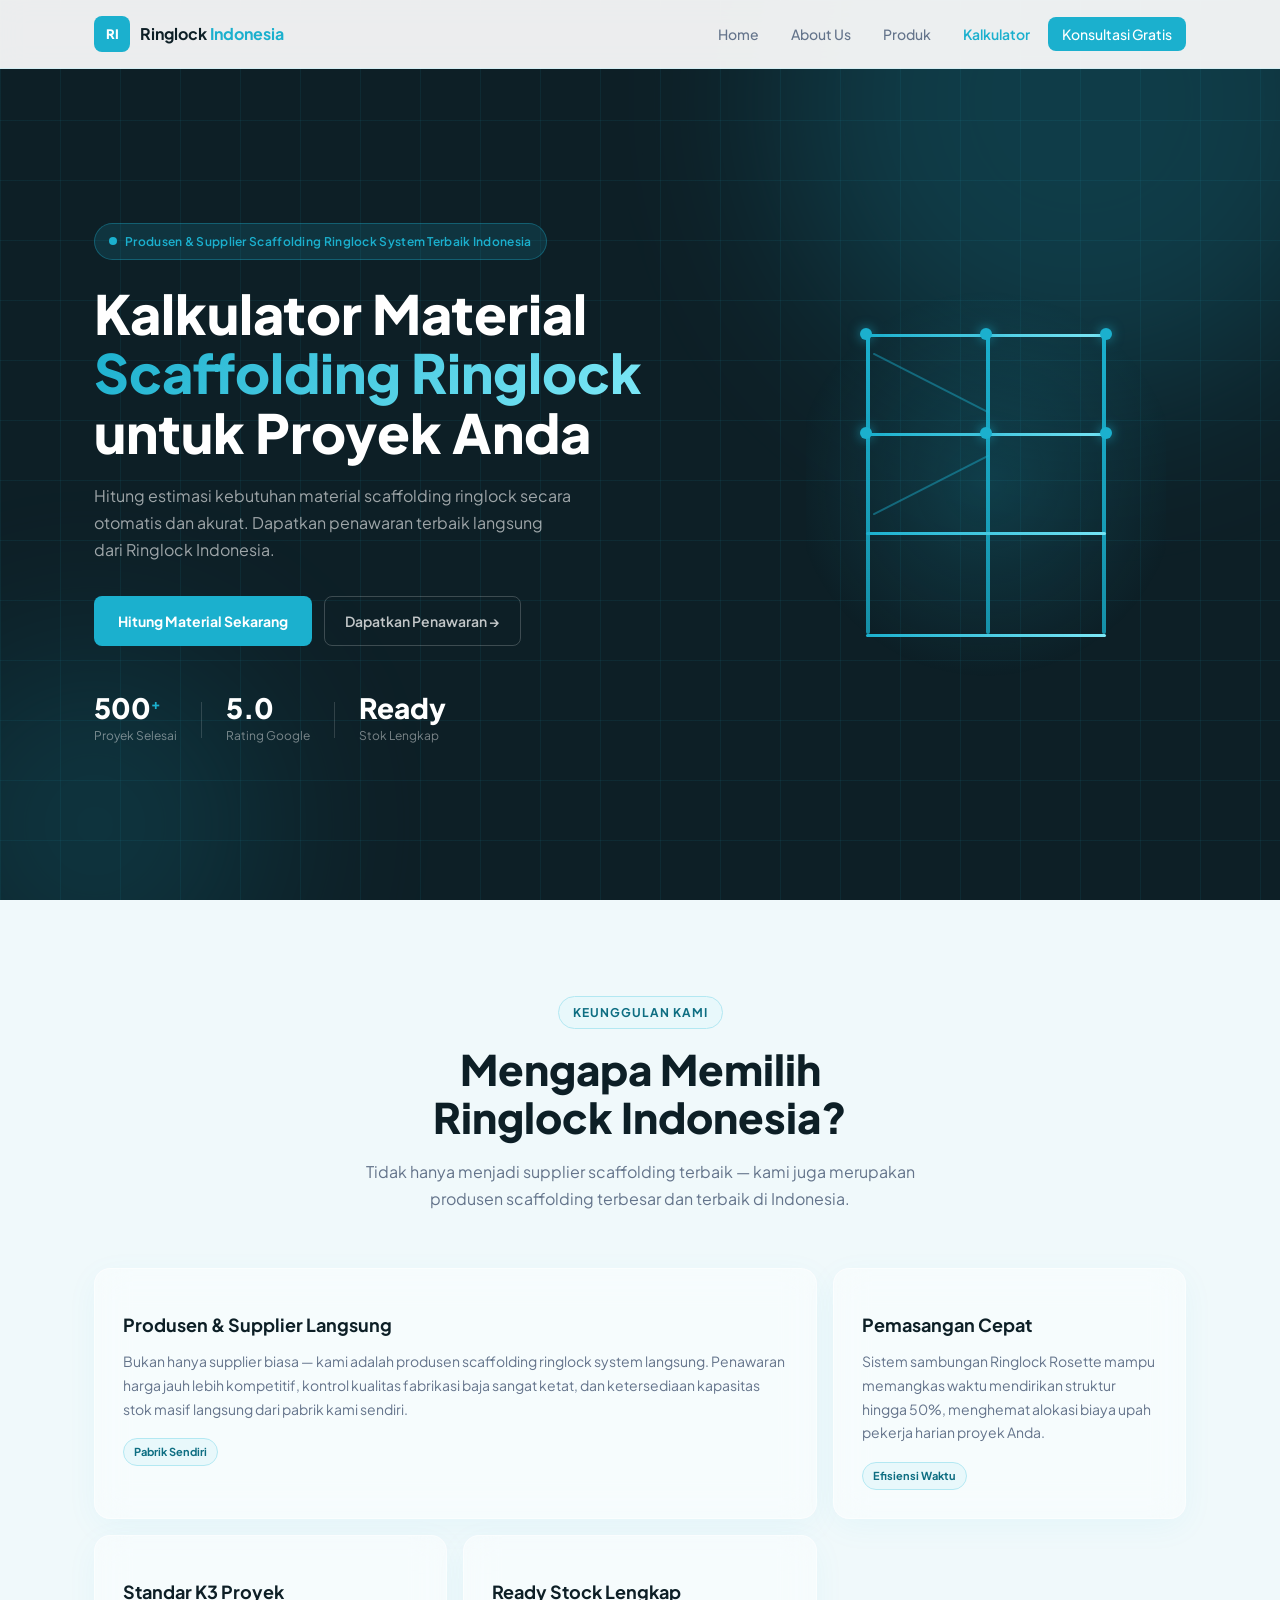
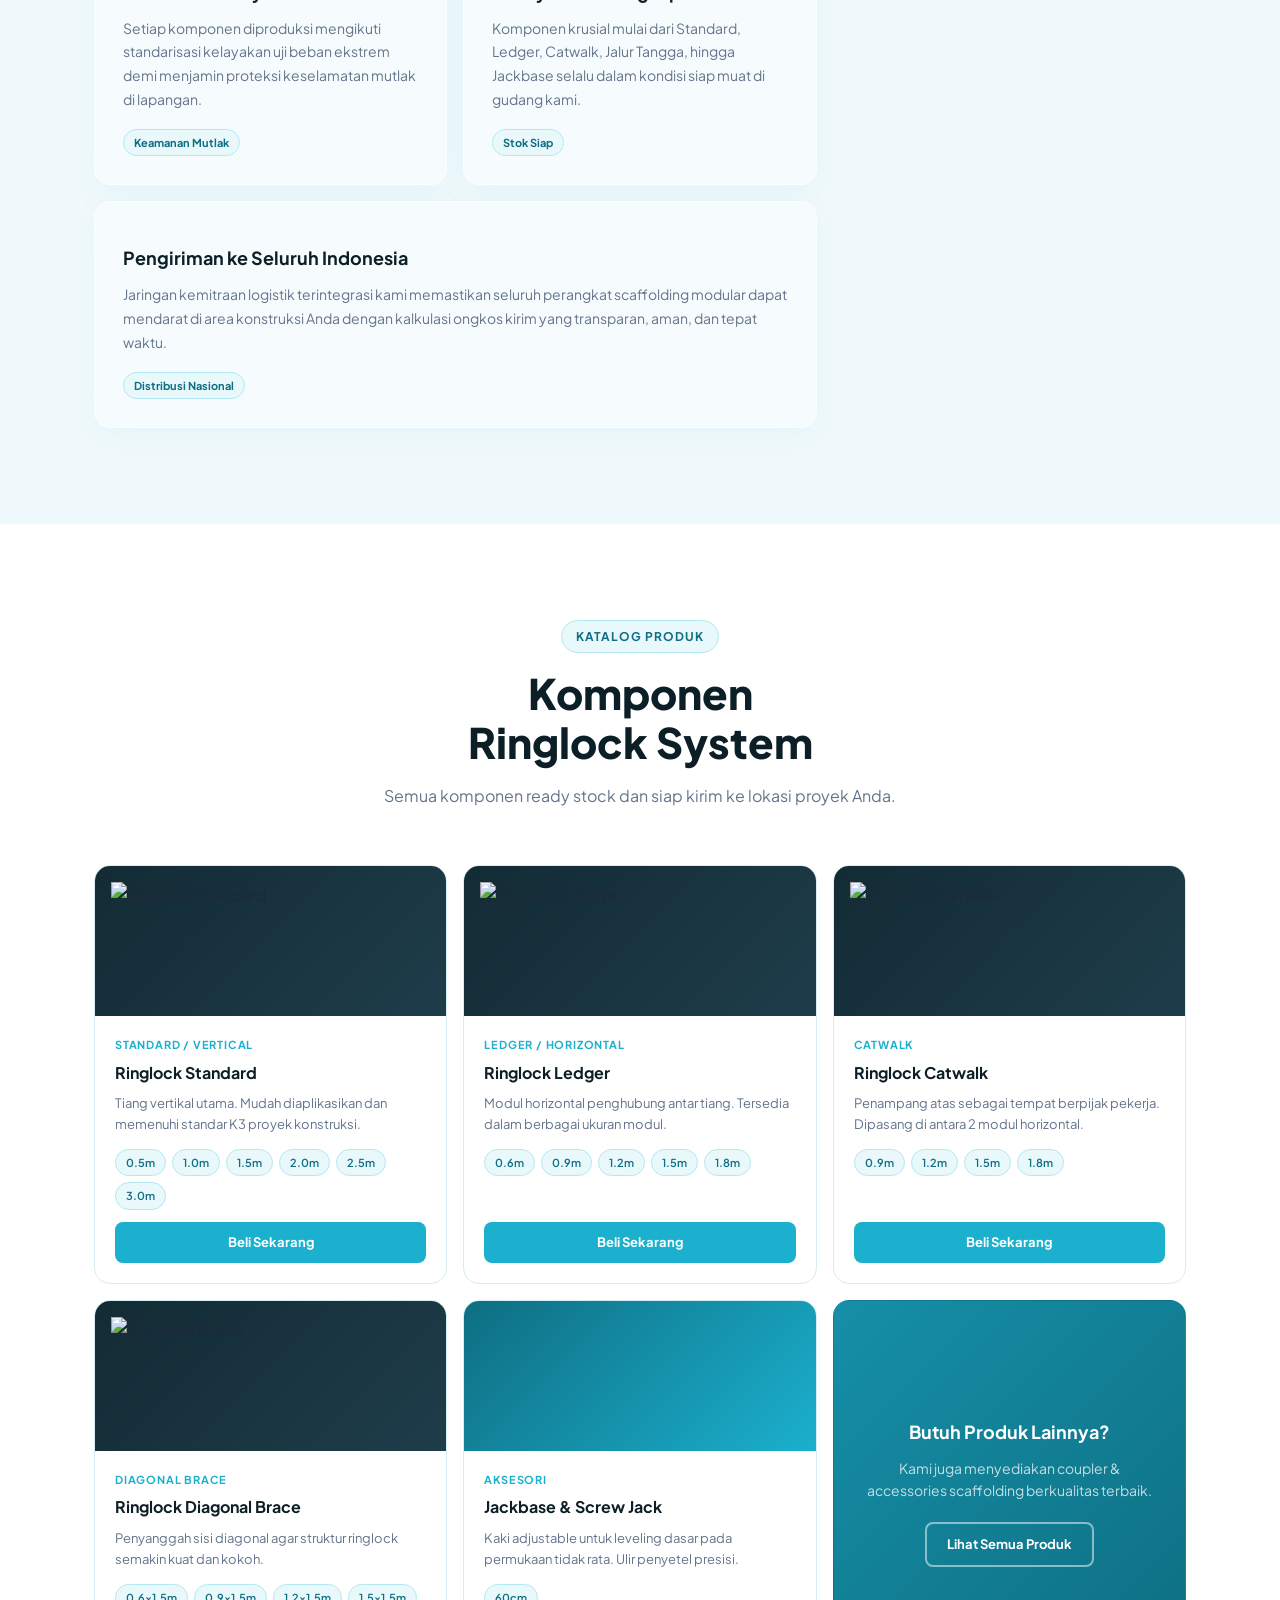
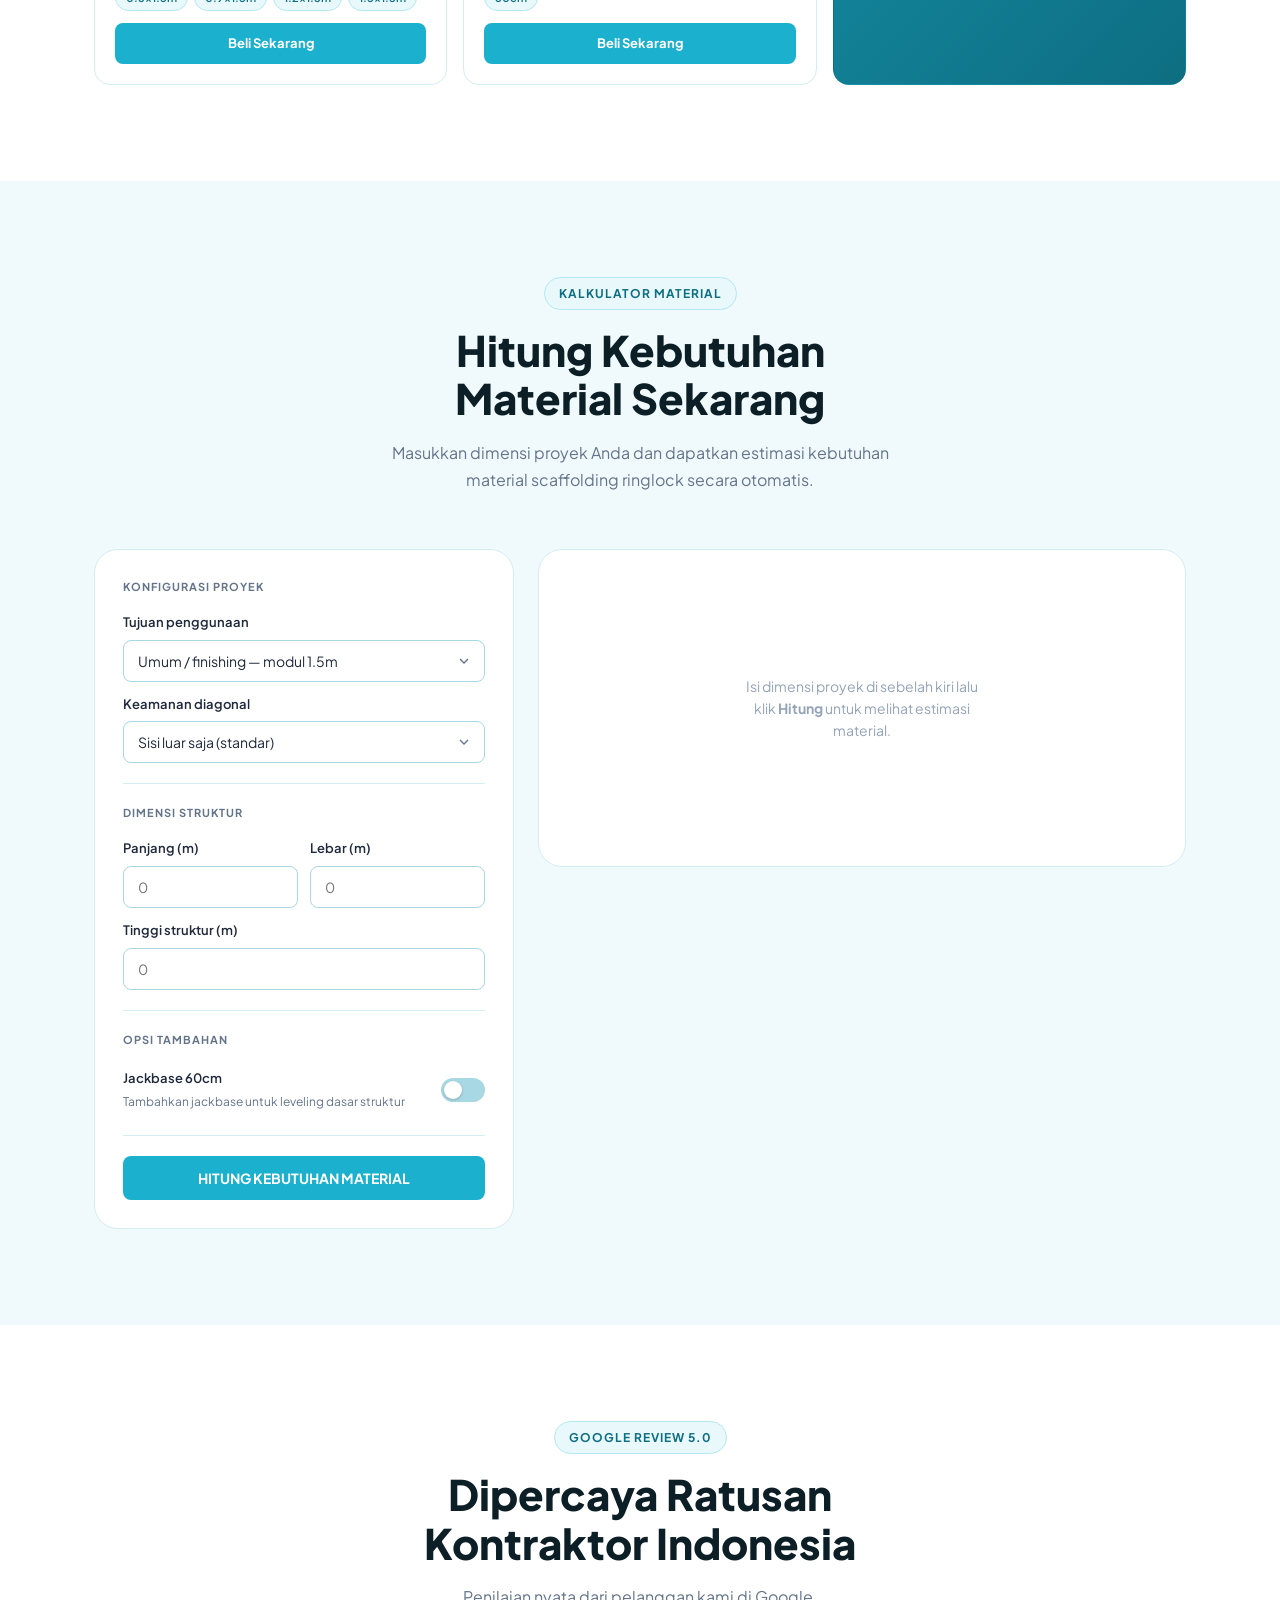
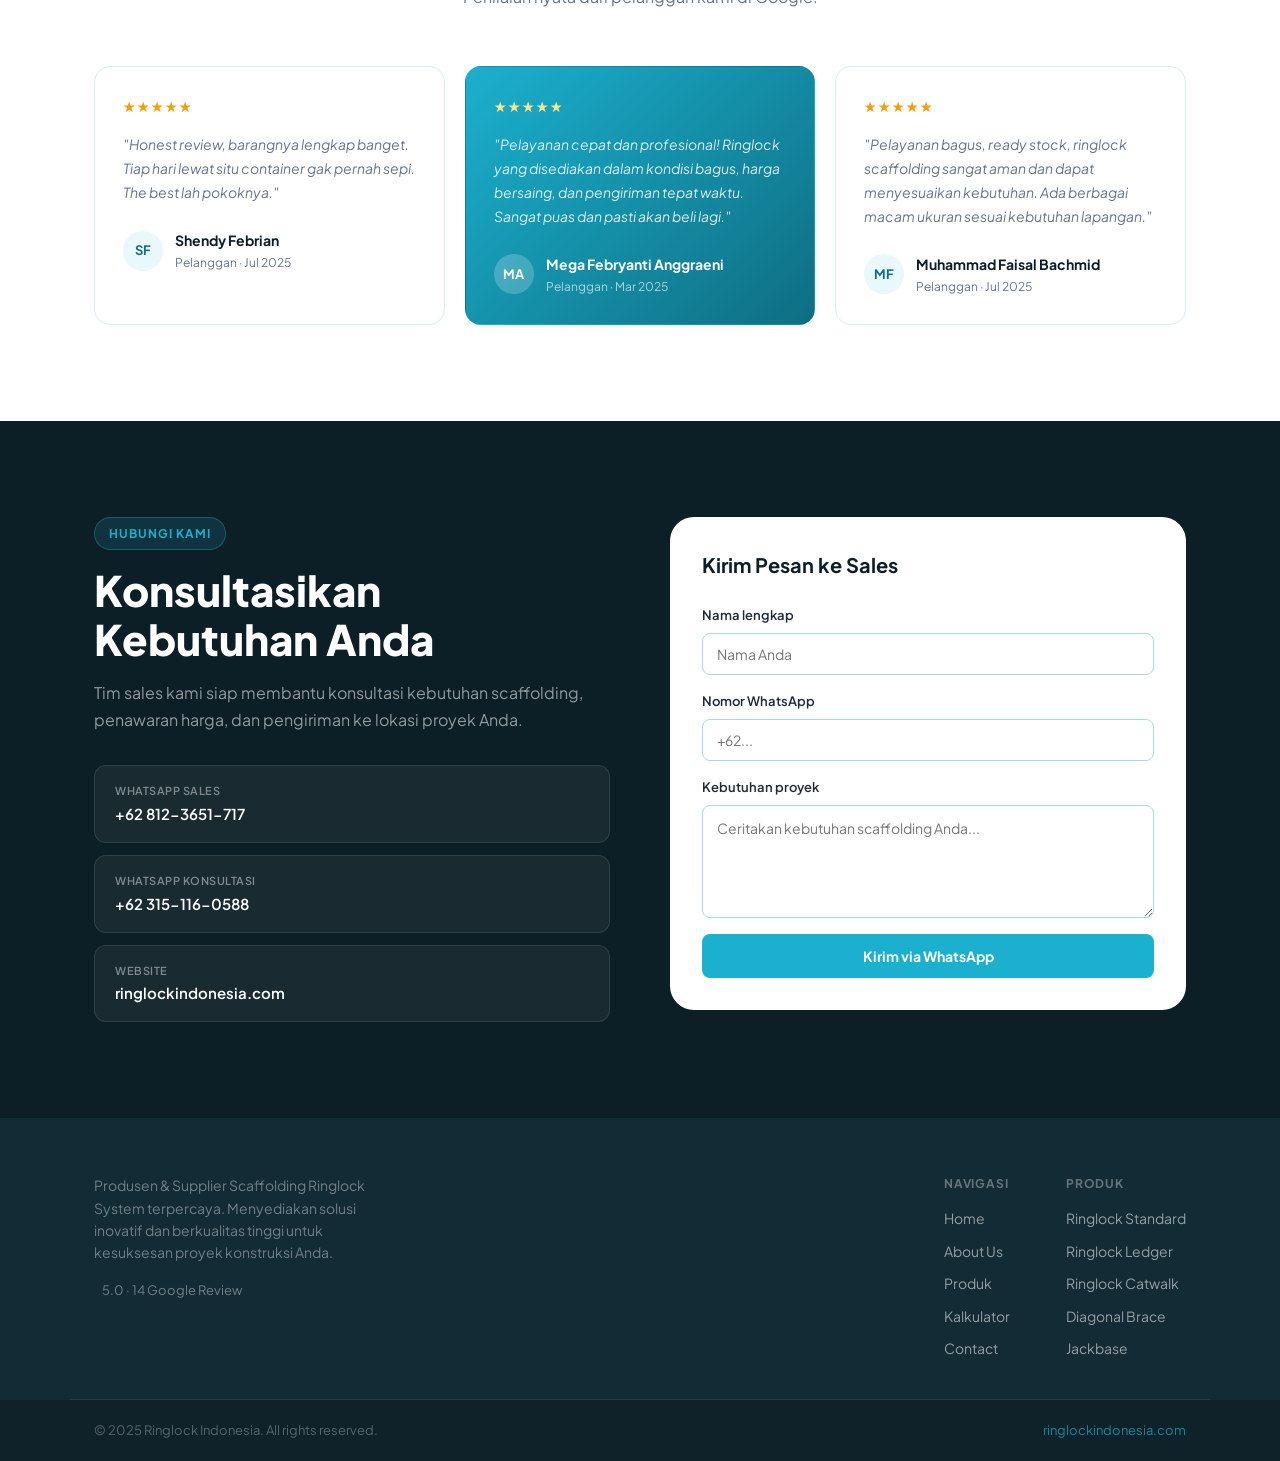
==== commit 18adaca2: "update Updated the features section with enhanced descriptions and added new features. Removed redun" ====
--- a/landing.html
+++ b/landing.html
@@ -118,33 +118,42 @@
  <h2 class="section-title">Mengapa Memilih<br>Ringlock Indonesia?</h2>
  <p class="section-desc">Tidak hanya menjadi supplier scaffolding terbaik — kami juga merupakan produsen scaffolding terbesar dan terbaik di Indonesia.</p>
  </div>
- <div class="fitur-grid">
- <div class="fitur-card fc-large">
-  <h3>Produsen & Supplier Langsung</h3>
- <p>Bukan hanya supplier — kami adalah produsen scaffolding ringlock system. Harga lebih kompetitif, kualitas terjamin, dan stok selalu tersedia langsung dari pabrik.</p>
- <div class="fitur-tag">Produsen Langsung</div>
- </div>
- <div class="fitur-card">
-  <h3>Pemasangan Cepat</h3>
- <p>Sistem ringlock memungkinkan pemasangan dan pembongkaran yang jauh lebih cepat, menghemat biaya tenaga kerja.</p>
- <div class="fitur-tag">Efisiensi Waktu</div>
- </div>
- <div class="fitur-card">
-  <h3>Standar K3 Proyek</h3>
- <p>Setiap komponen dirancang memenuhi standar K3 proyek konstruksi nasional.</p>
- <div class="fitur-tag">Keamanan</div>
- </div>
- <div class="fitur-card">
-  <h3>Ready Stock Lengkap</h3>
- <p>Semua komponen tersedia ready stock — standard, ledger, catwalk, diagonal brace, jackbase — siap kirim kapan saja.</p>
- <div class="fitur-tag">Stok Penuh</div>
- </div>
- <div class="fitur-card fc-wide">
-  <h3>Pengiriman ke Seluruh Indonesia</h3>
- <p>Layanan pengiriman kami menjangkau seluruh wilayah Indonesia. Tepat waktu, aman, dan dengan estimasi yang transparan untuk setiap proyek Anda.</p>
- <div class="fitur-tag">Distribusi Nasional</div>
- </div>
- </div>
+ <div class="fitur-grid">       
+         <div class="fitur-card fc-large glass-card">
+            <div style="font-size: 2.2rem; margin-bottom: 14px;"></div>
+            <h3>Produsen & Supplier Langsung</h3>
+            <p>Bukan hanya supplier biasa — kami adalah produsen scaffolding ringlock system langsung. Penawaran harga jauh lebih kompetitif, kontrol kualitas fabrikasi baja sangat ketat, dan ketersediaan kapasitas stok masif langsung dari pabrik kami sendiri.</p>
+            <div class="fitur-tag">Pabrik Sendiri</div>
+         </div>
+
+         <div class="fitur-card glass-card">
+            <div style="font-size: 2rem; margin-bottom: 14px;"></div>
+            <h3>Pemasangan Cepat</h3>
+            <p>Sistem sambungan Ringlock Rosette mampu memangkas waktu mendirikan struktur hingga 50%, menghemat alokasi biaya upah pekerja harian proyek Anda.</p>
+            <div class="fitur-tag">Efisiensi Waktu</div>
+         </div>
+
+         <div class="fitur-card glass-card">
+            <div style="font-size: 2rem; margin-bottom: 14px;"></div>
+            <h3>Standar K3 Proyek</h3>
+            <p>Setiap komponen diproduksi mengikuti standarisasi kelayakan uji beban ekstrem demi menjamin proteksi keselamatan mutlak di lapangan.</p>
+            <div class="fitur-tag">Keamanan Mutlak</div>
+         </div>
+
+         <div class="fitur-card glass-card">
+            <div style="font-size: 2rem; margin-bottom: 14px;"></div>
+            <h3>Ready Stock Lengkap</h3>
+            <p>Komponen krusial mulai dari Standard, Ledger, Catwalk, Jalur Tangga, hingga Jackbase selalu dalam kondisi siap muat di gudang kami.</p>
+            <div class="fitur-tag">Stok Siap</div>
+         </div>
+
+         <div class="fitur-card fc-wide glass-card">
+            <div style="font-size: 2rem; margin-bottom: 14px;"></div>
+            <h3>Pengiriman ke Seluruh Indonesia</h3>
+            <p>Jaringan kemitraan logistik terintegrasi kami memastikan seluruh perangkat scaffolding modular dapat mendarat di area konstruksi Anda dengan kalkulasi ongkos kirim yang transparan, aman, dan tepat waktu.</p>
+            <div class="fitur-tag">Distribusi Nasional</div>
+         </div>
+     </div>
  </div>
  </section>
 
@@ -325,6 +334,7 @@
  <hr class="divider">
  <span class="section-label">Analisis teknis</span>
  <div class="analysis-grid" id="analysis_grid"></div>
+ <div id="estimasi-note" class="estimasi-note" style="display:none">Hasil perhitungan di atas bersifat estimasi. Kebutuhan aktual dapat disesuaikan kembali dengan kondisi riil di lapangan proyek.</div>
  <a href="#" id="wa_link" class="btn-wa">
  KIRIM KE SALES VIA WHATSAPP
  </a>
@@ -480,4 +490,4 @@
  <script src="landing.js"></script>
  <script src="script.js"></script>
 </body>
-</html>+</html>
--- a/landing.css
+++ b/landing.css
@@ -602,4 +602,116 @@
   .form-full    { grid-column: 1; }
   .footer-links { flex-direction: column; gap: 24px; }
   .footer-bottom-inner { flex-direction: column; gap: 8px; text-align: center; }
-}+}
+
+/* ==========================================================================
+   TREN MODERNT (GLASSMORPHISM & TRANSISI SCROLL) - TAMBAHAN
+   ========================================================================== */
+
+/* Efek Kaca Frosted Glass (Poin 5) */
+.glass-card {
+  background: rgba(255, 255, 255, 0.45) !important;
+  backdrop-filter: blur(16px) saturate(120%);
+  -webkit-backdrop-filter: blur(16px) saturate(120%);
+  border: 1px solid rgba(255, 255, 255, 0.5) !important;
+  box-shadow: 0 8px 32px 0 rgba(27, 176, 206, 0.05) !important;
+}
+
+fitur-card.glass-card {
+  background: rgba(255, 255, 255, 0.45) !important;
+  backdrop-filter: blur(16px) saturate(120%);
+  -webkit-backdrop-filter: blur(16px) saturate(120%);
+  border: 1px solid rgba(255, 255, 255, 0.6) !important;
+  box-shadow: 0 8px 32px 0 rgba(27, 176, 206, 0.04) !important;
+  transition: transform 0.4s cubic-bezier(0.16, 1, 0.3, 1), 
+              box-shadow 0.4s cubic-bezier(0.16, 1, 0.3, 1),
+              opacity 0.6s ease, 
+              vertical-align 0.6s ease !important;
+}
+
+
+/* Micro-Interaction Halus Saat Hover (Poin 1) */
+.fitur-card.glass-card:hover {
+  transform: translateY(-6px) scale(1.01) !important;
+  box-shadow: 0 20px 40px rgba(27, 176, 206, 0.12) !important;
+  border-color: var(--cyan) !important;
+}
+
+/* Animasi Sumbu Scroll Halus (Poin 2) */
+.fitur-card.will-animate {
+  opacity: 0;
+  transform: translateY(30px);
+}
+
+.fitur-card.will-animate.visible {
+  opacity: 1;
+  transform: translateY(0);
+}
+
+/* Staggered Delay Otomatis untuk Anggota Bento Grid agar Muncul Bergantian */
+.fitur-grid .fitur-card:nth-child(1) { transition-delay: 0.05s; }
+.fitur-grid .fitur-card:nth-child(2) { transition-delay: 0.12s; }
+.fitur-grid .fitur-card:nth-child(3) { transition-delay: 0.19s; }
+.fitur-grid .fitur-card:nth-child(4) { transition-delay: 0.26s; }
+.fitur-grid .fitur-card:nth-child(5) { transition-delay: 0.33s; }
+
+/* Oversized Typography & Hero Kinetic Touch (Poin 3) */
+.hero-title {
+  animation: heroTextReveal 0.8s cubic-bezier(0.16, 1, 0.3, 1) both;
+}
+
+@keyframes heroTextReveal {
+  from { opacity: 0; transform: translateY(15px); }
+  to { opacity: 1; transform: translateY(0); }
+}
+
+/* Micro-Interaction untuk Tombol Utama & Kartu (Poin 1) */
+.btn-primary {
+  transition: all 0.3s cubic-bezier(0.4, 0, 0.2, 1) !important;
+}
+.btn-primary:hover {
+  transform: translateY(-2px) scale(1.02);
+  box-shadow: 0 10px 25px rgba(27, 176, 206, 0.4) !important;
+}
+
+.fitur-card {
+  transition: all 0.4s cubic-bezier(0.4, 0, 0.2, 1) !important;
+}
+.fitur-card:hover {
+  transform: translateY(-6px);
+  box-shadow: 0 20px 35px rgba(27, 176, 206, 0.15) !important;
+}
+
+/* Base State untuk Scroll-Triggered Animation (Poin 2) */
+.reveal-on-scroll {
+  opacity: 0;
+  transform: translateY(30px);
+  transition: opacity 0.8s cubic-bezier(0.4, 0, 0.2, 1), 
+              transform 0.8s cubic-bezier(0.4, 0, 0.2, 1);
+  will-change: opacity, transform;
+}
+
+/* State Aktif saat Elemen Terlihat di Layar */
+.reveal-on-scroll.active {
+  opacity: 1;
+  transform: translateY(0);
+}
+
+/* Staggered Delay untuk Grid Konten */
+.delay-1 { transition-delay: 0.1s; }
+.delay-2 { transition-delay: 0.2s; }
+.delay-3 { transition-delay: 0.3s; }
+
+
+/* ── Estimasi Note ── */
+.estimasi-note {
+  font-size: 12px;
+  color: #000000;
+  background: #ffd4d4;
+  border: 1px solid #f65c2d;
+  border-left: 3px solid #f65c2d;
+  border-radius: 0 8px 8px 0;
+  padding: 10px 14px;
+  line-height: 1.6;
+  margin-top: 16px;
+}
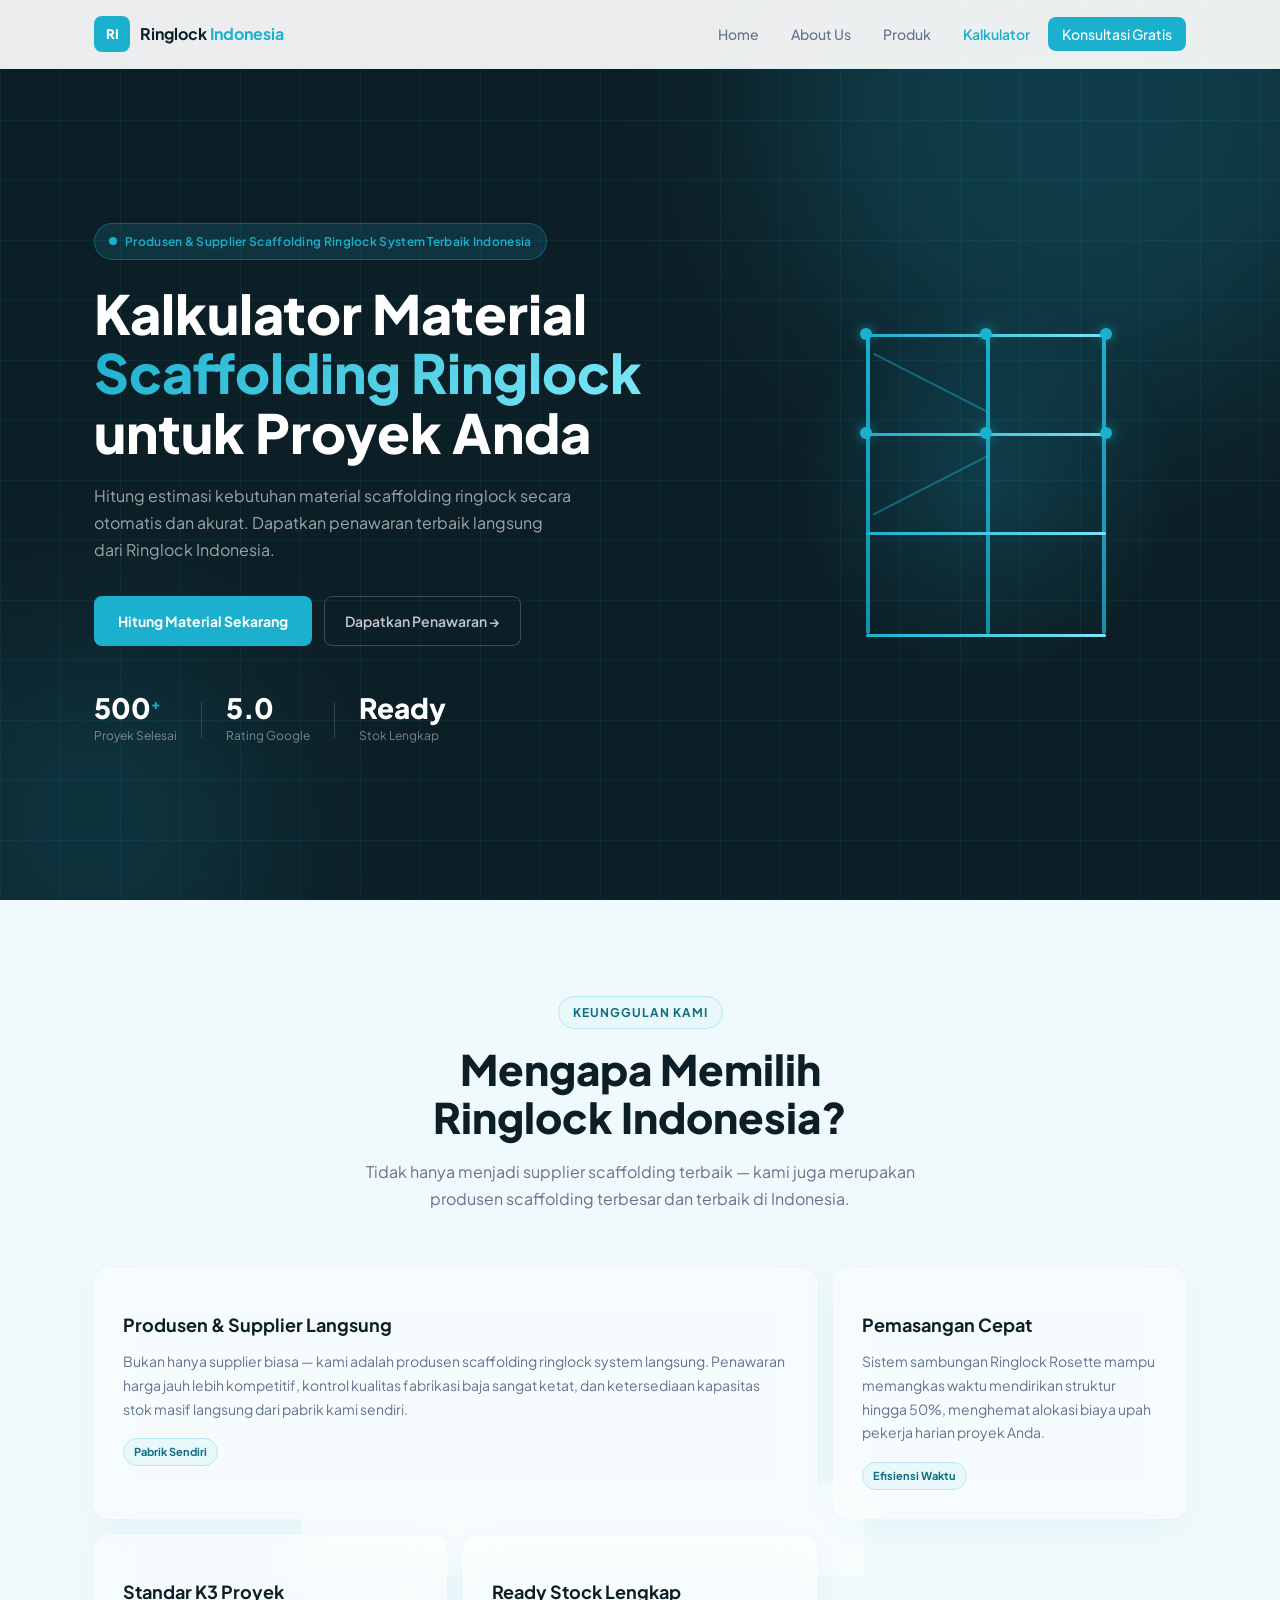
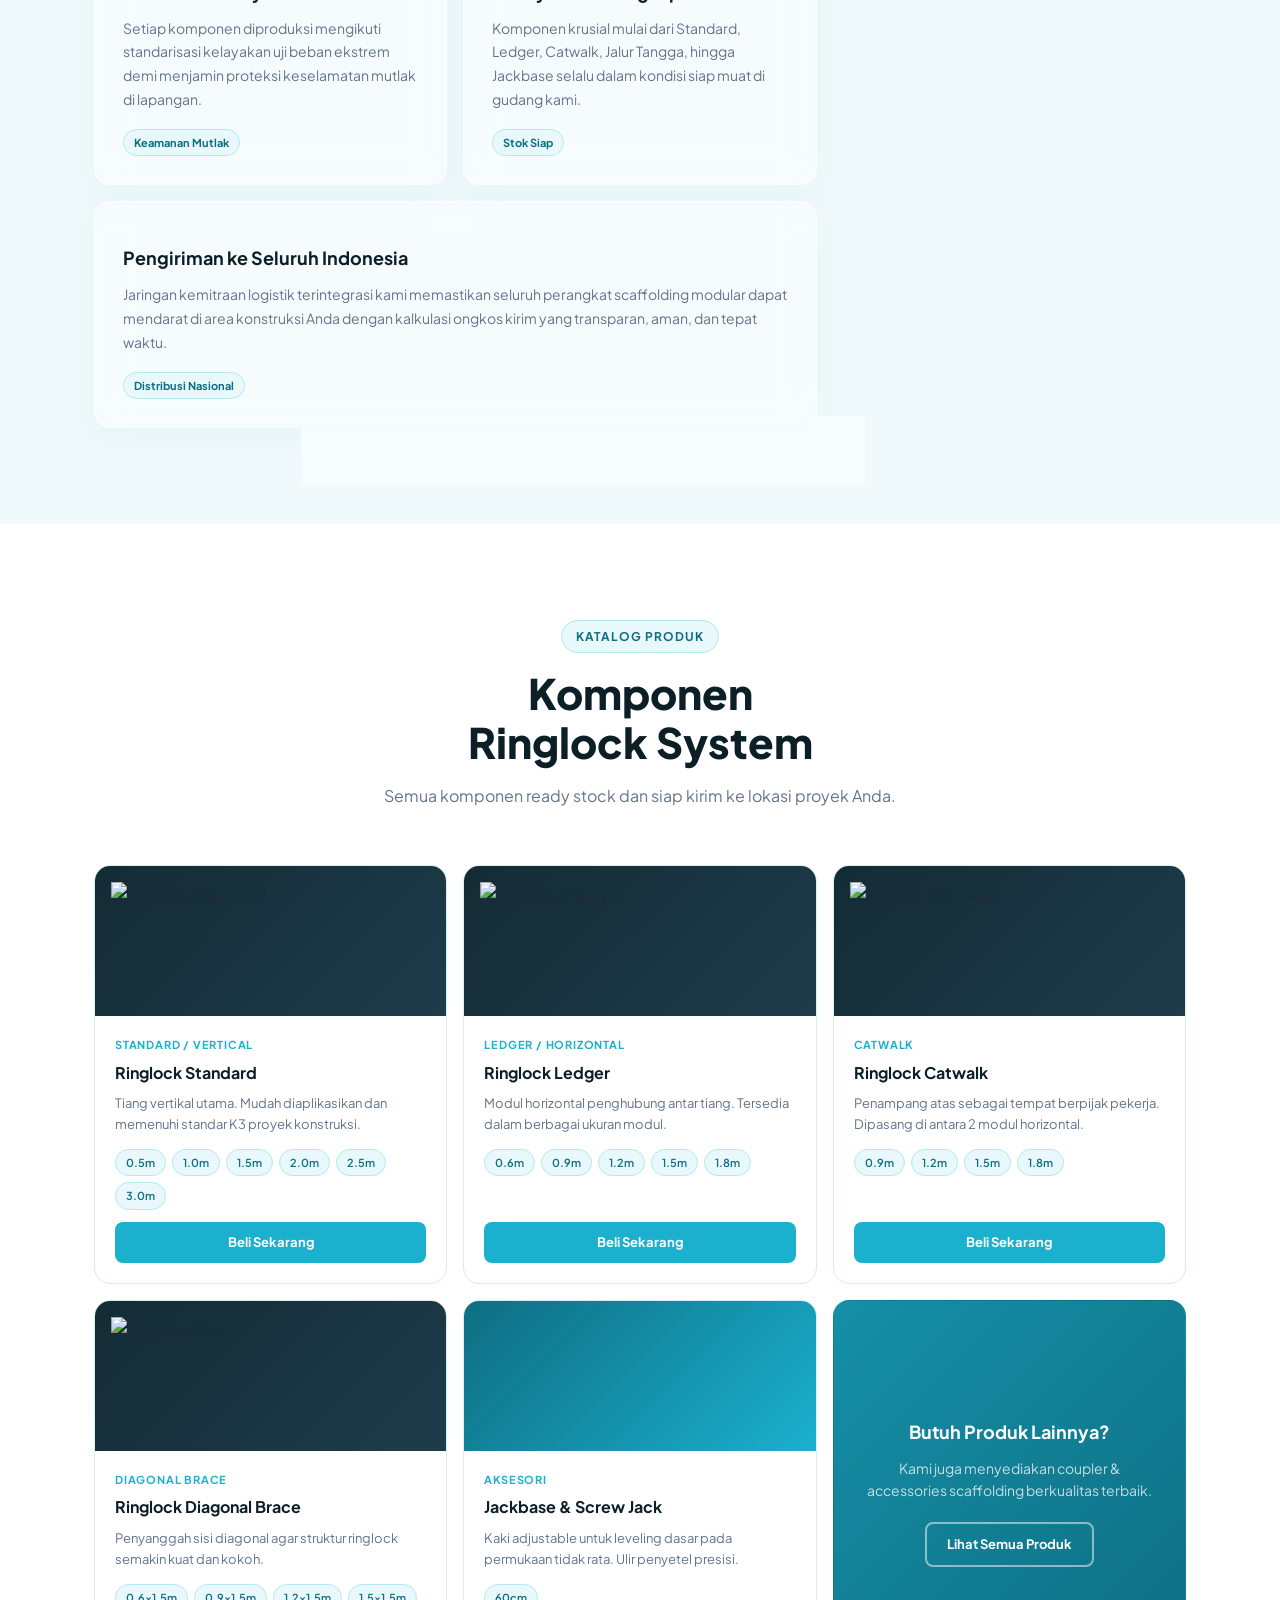
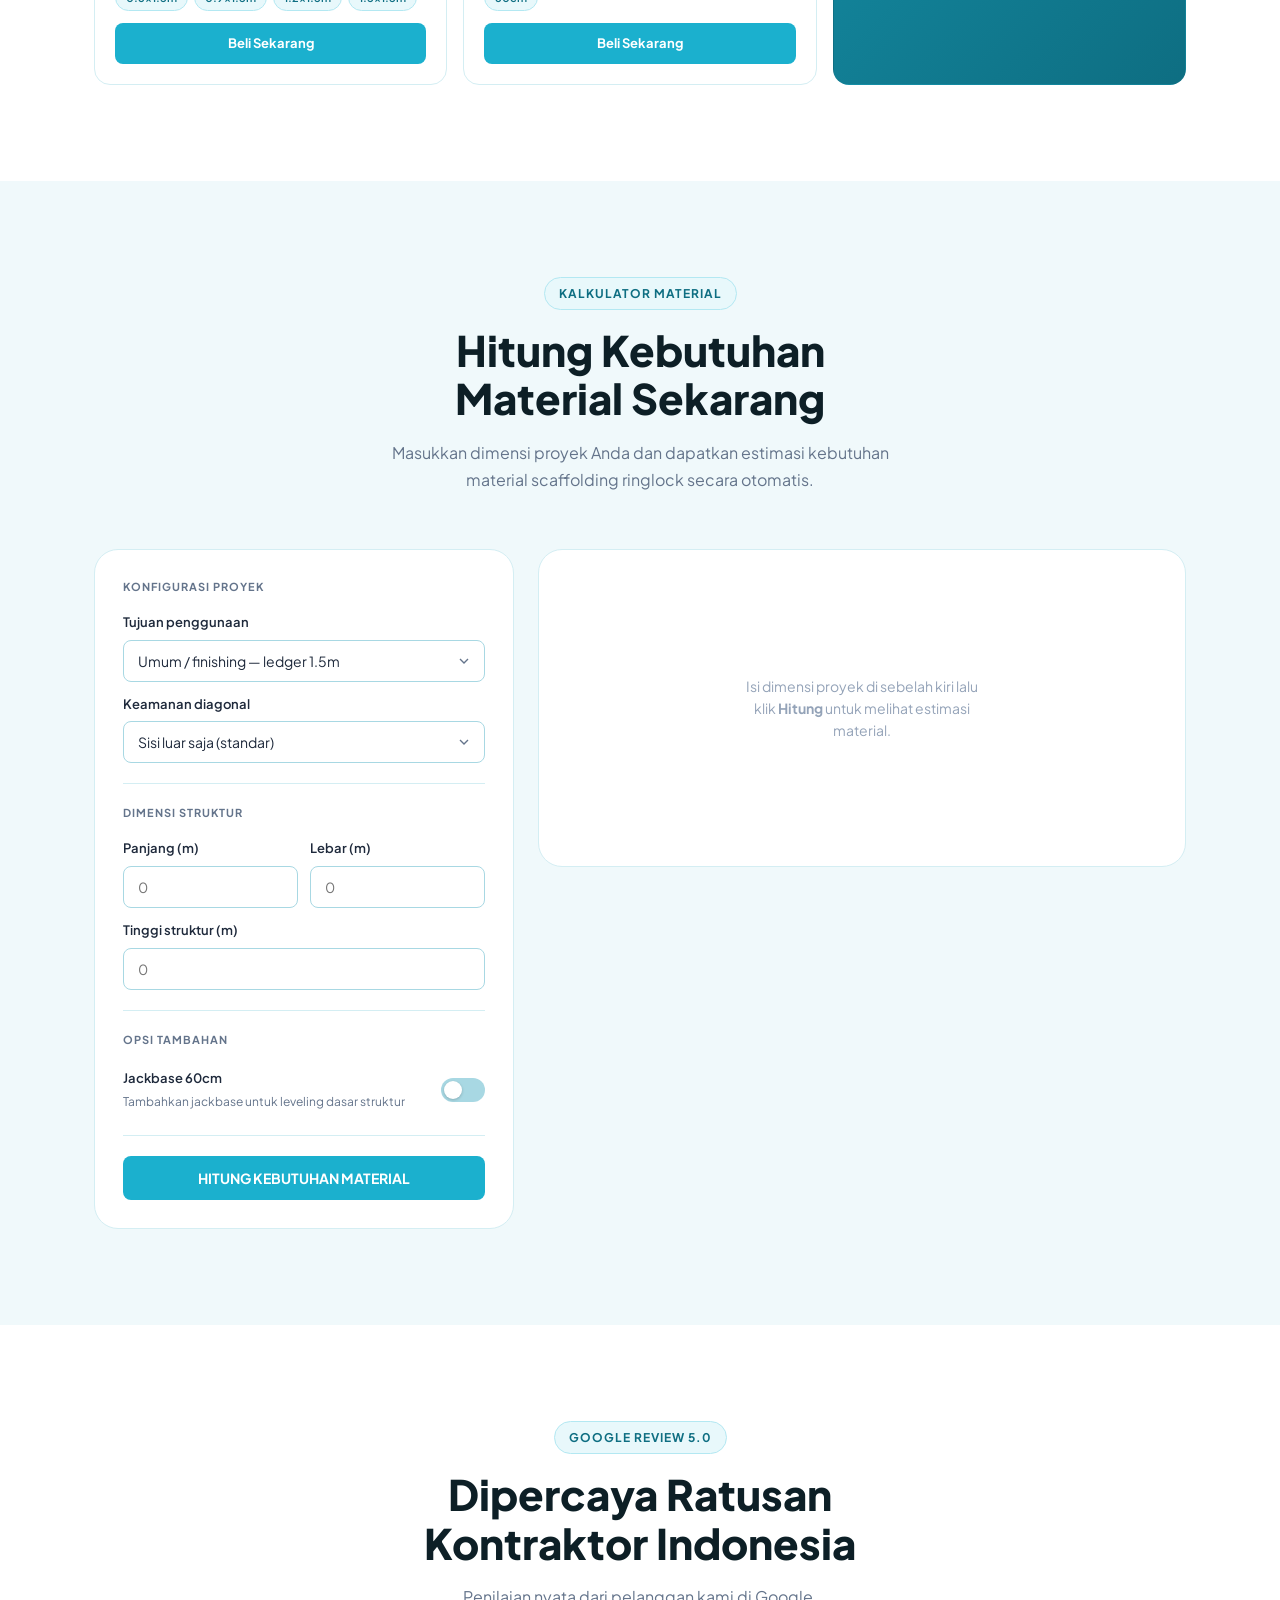
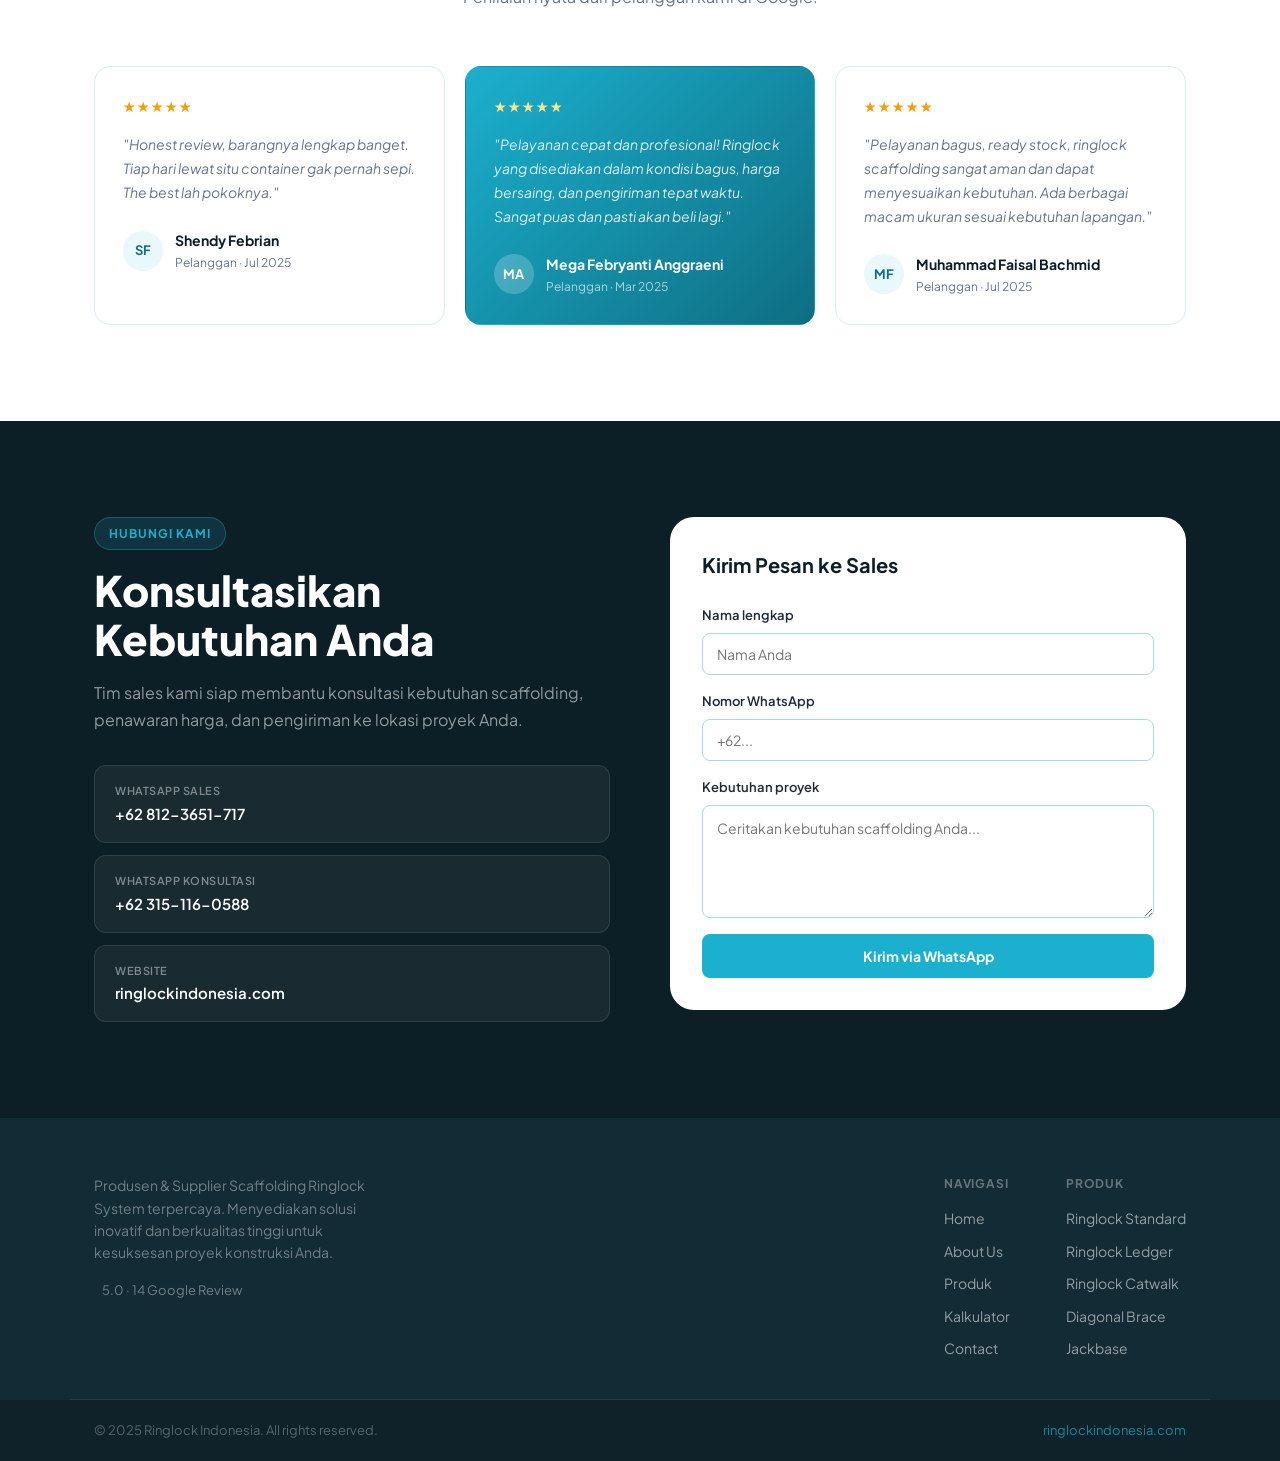
==== commit 5d118bc5: "ledger" ====
--- a/landing.html
+++ b/landing.html
@@ -270,10 +270,10 @@
  <div class="field form-full">
  <label>Tujuan penggunaan</label>
  <select id="proyek">
- <option value="90">Akses sempit / khusus — modul 0.9m</option>
- <option value="120">Konstruksi berat — modul 1.2m</option>
- <option value="150" selected>Umum / finishing — modul 1.5m</option>
- <option value="180">Event / panggung — modul 1.8m</option>
+ <option value="90">Akses sempit / khusus — ledger 0.9m</option>
+ <option value="120">Konstruksi berat — ledger 1.2m</option>
+ <option value="150" selected>Umum / finishing — ledger 1.5m</option>
+ <option value="180">Event / panggung — ledger 1.8m</option>
  </select>
  </div>
  <div class="field form-full">
